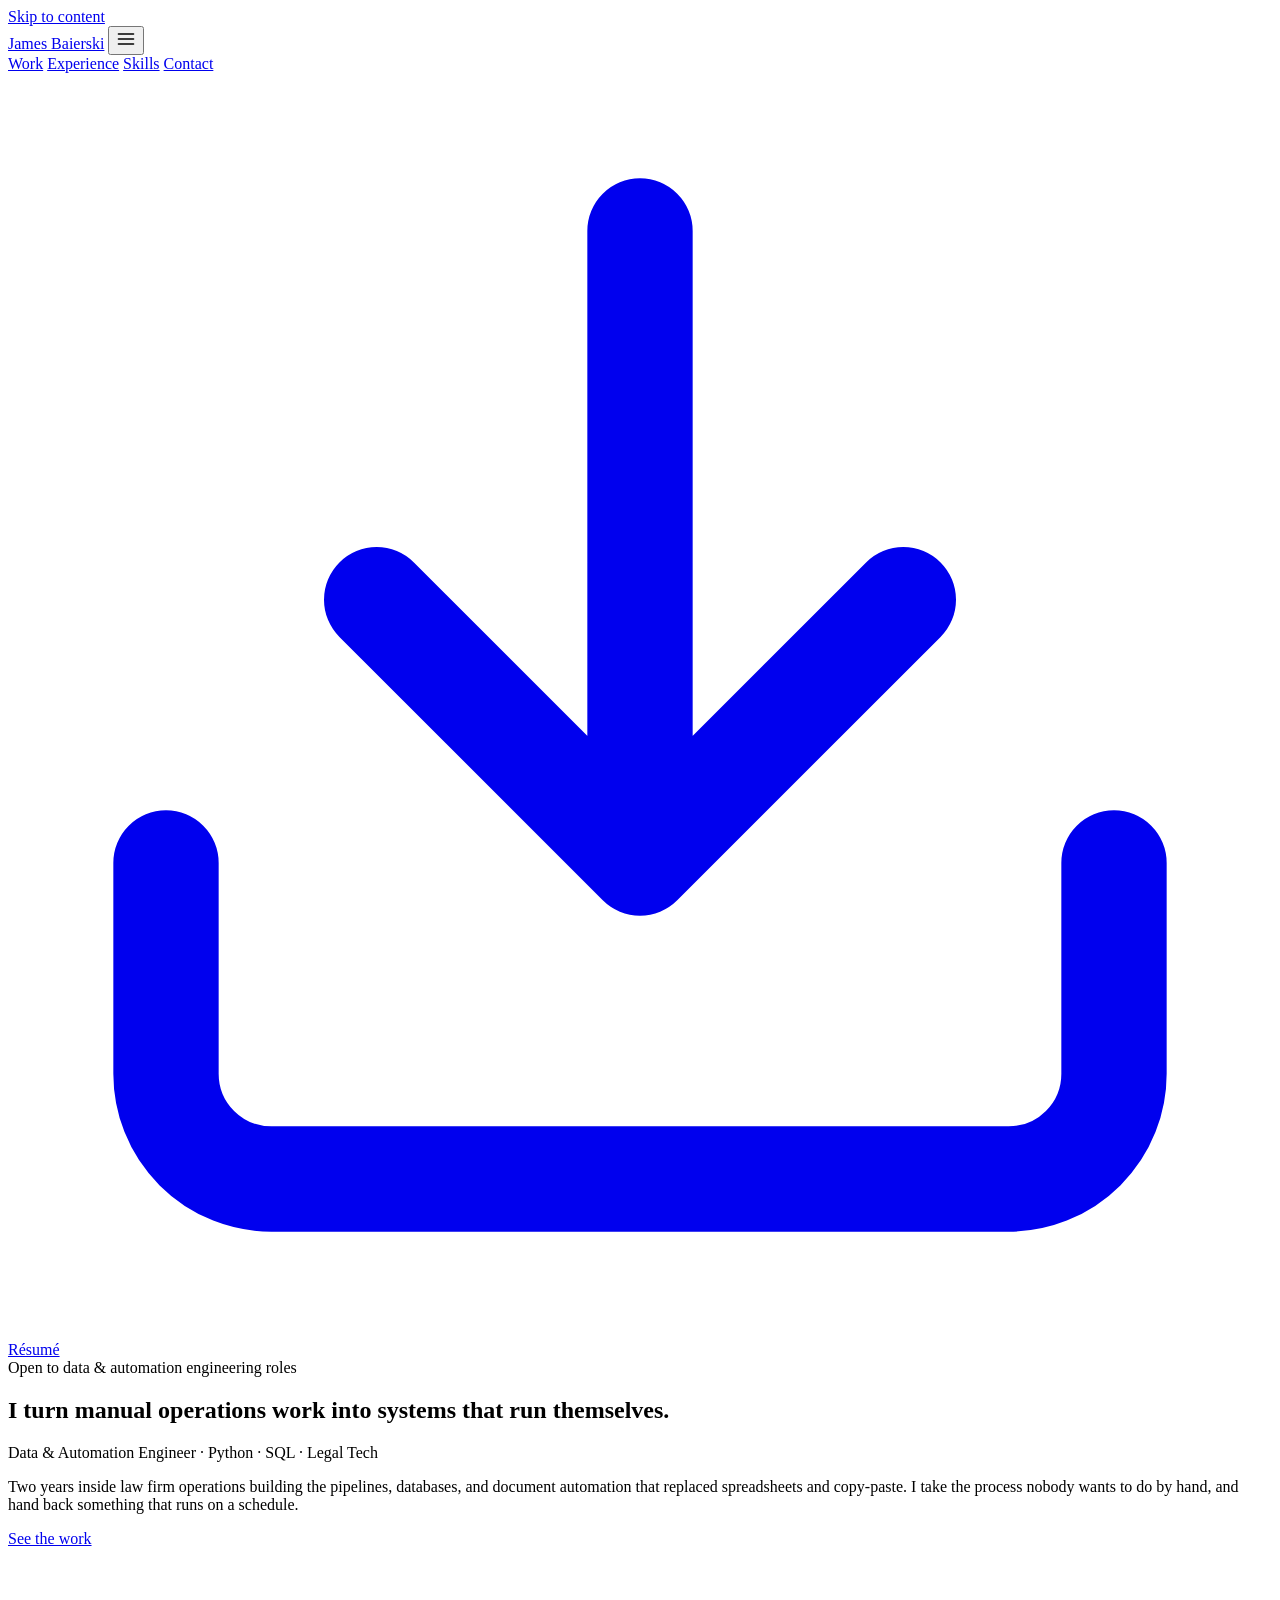
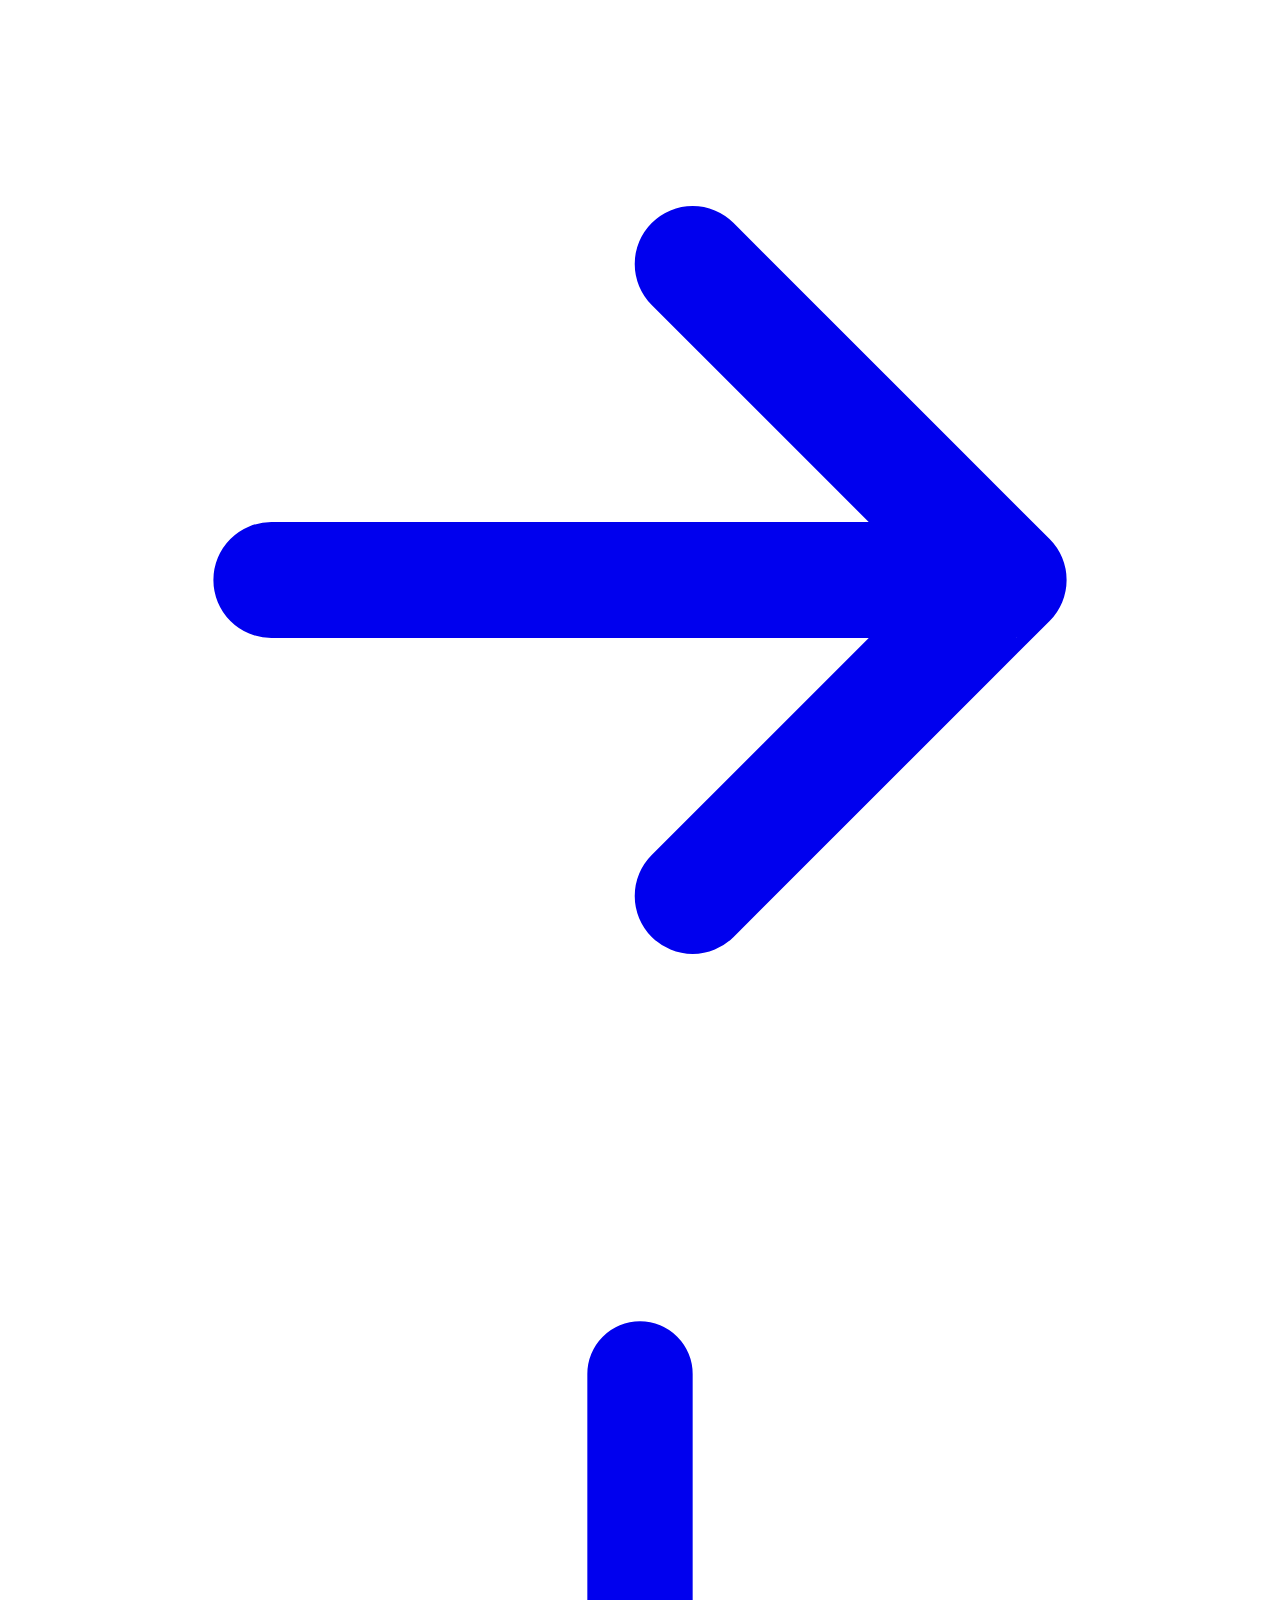
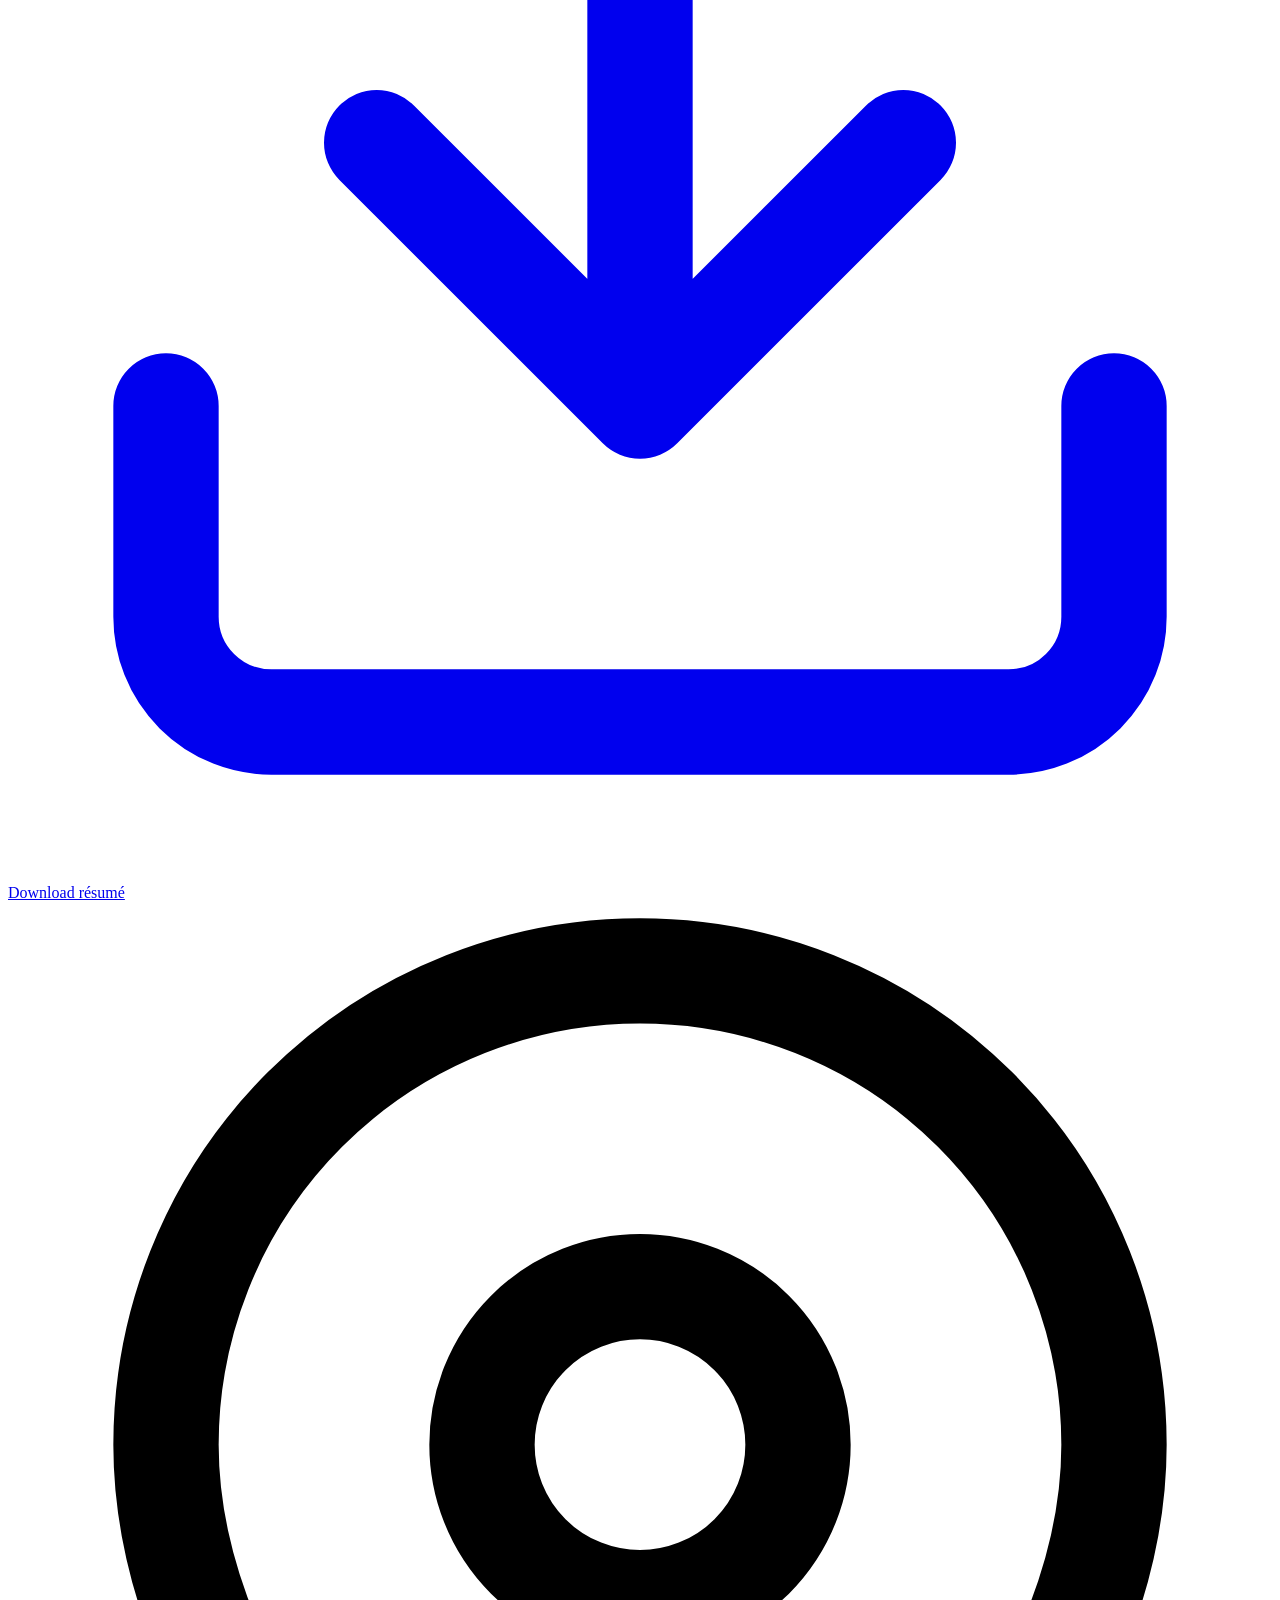
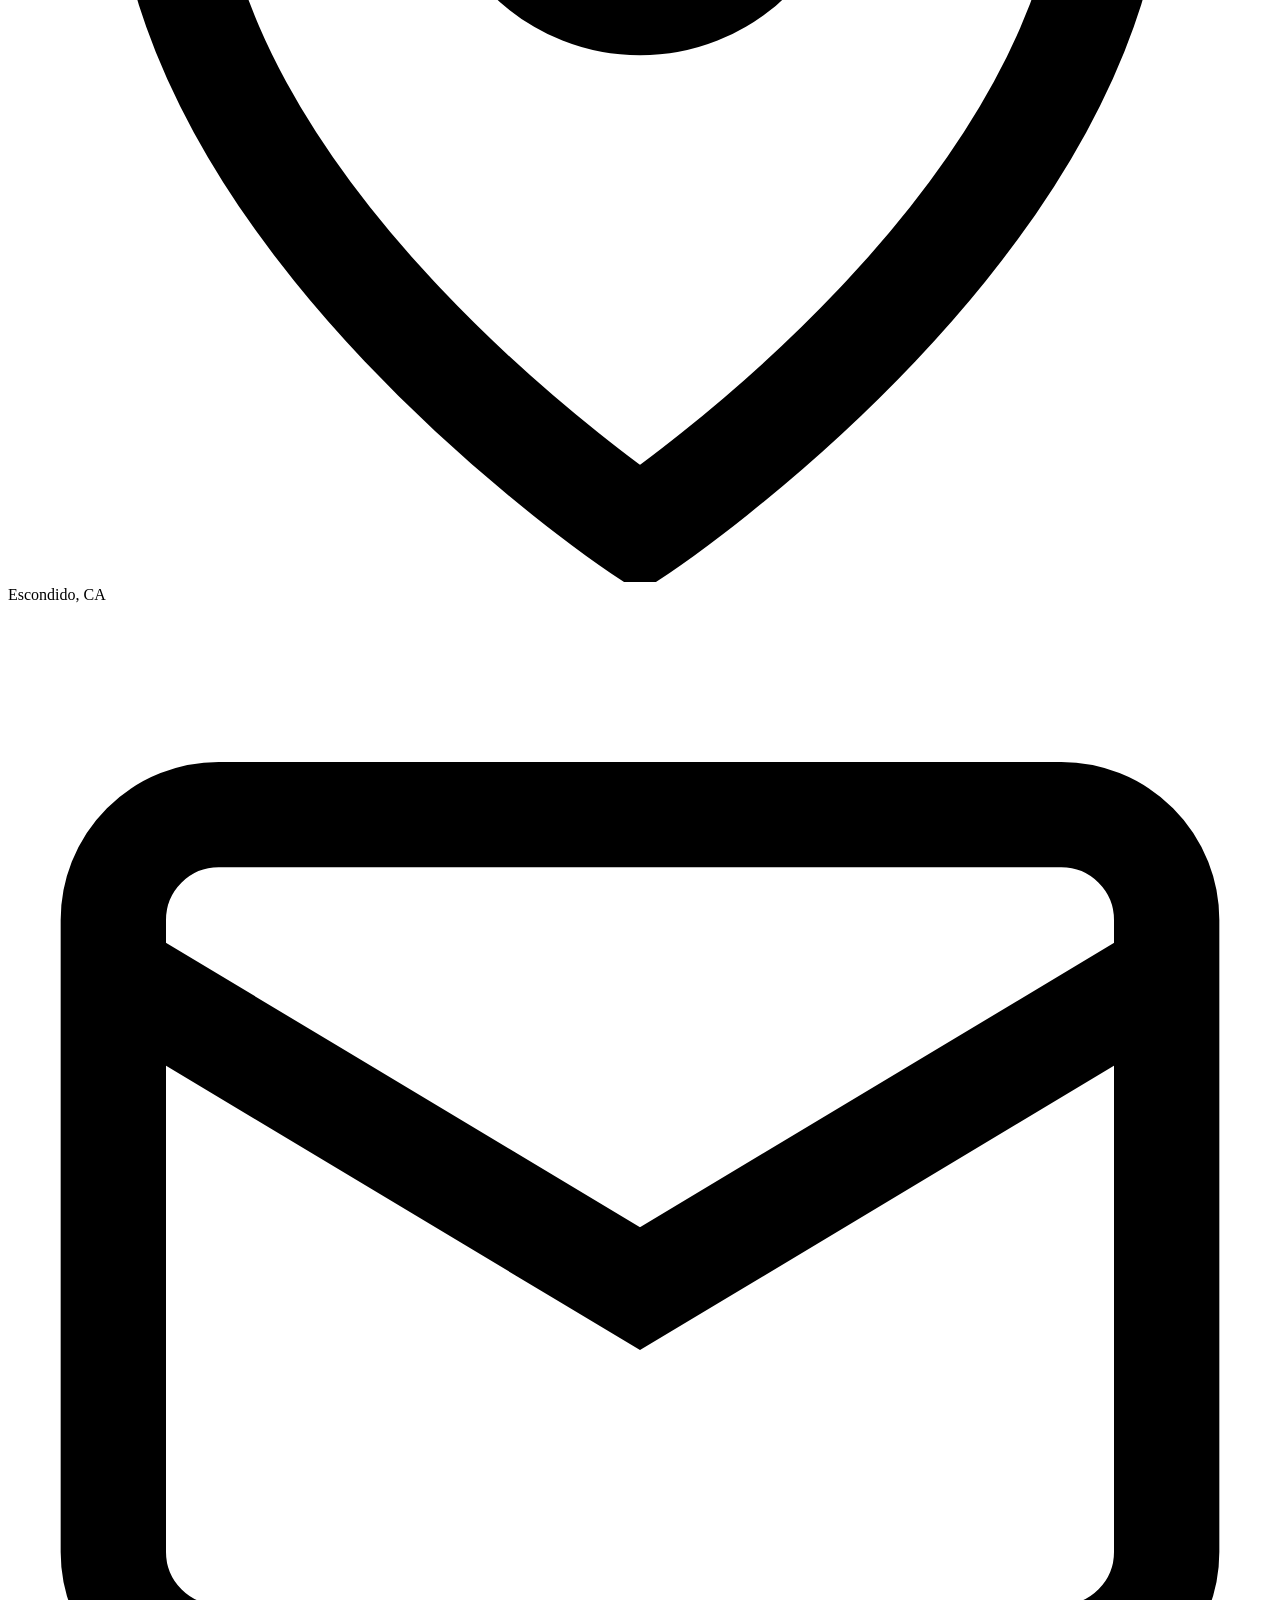
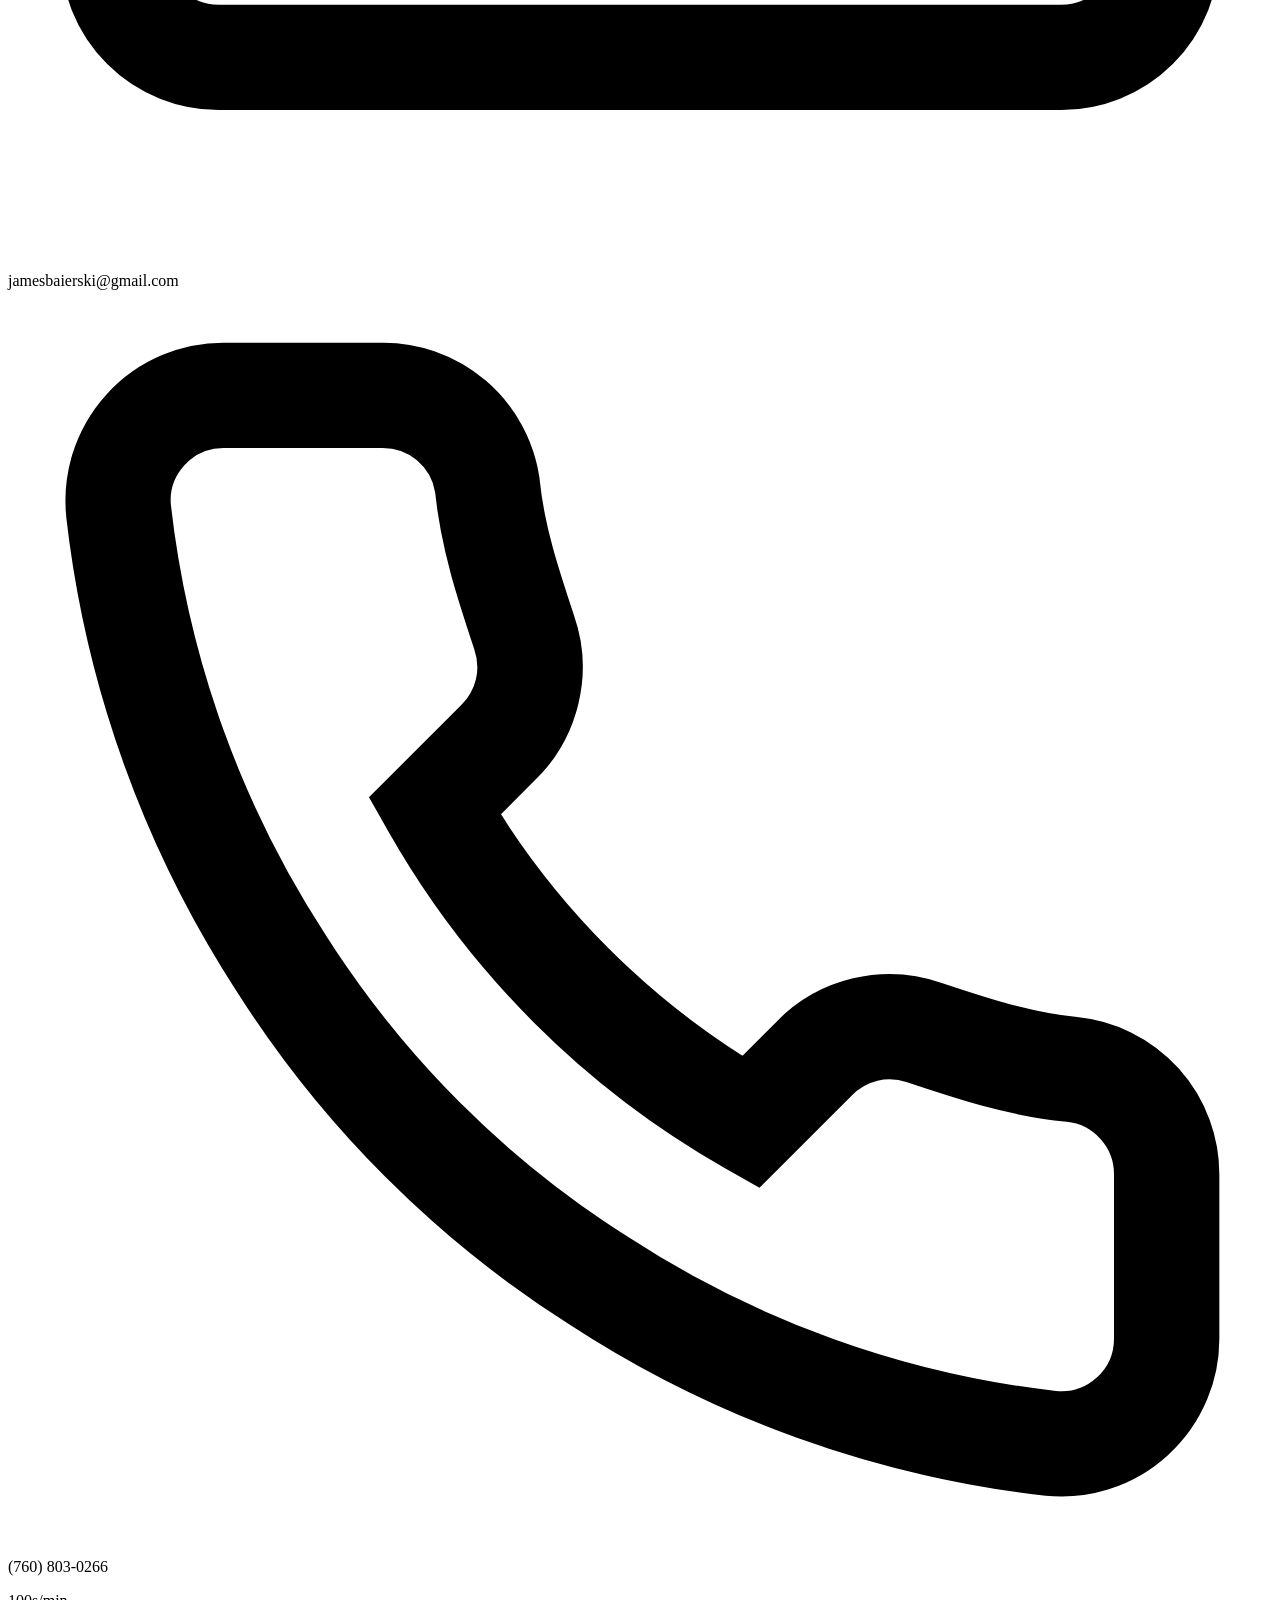
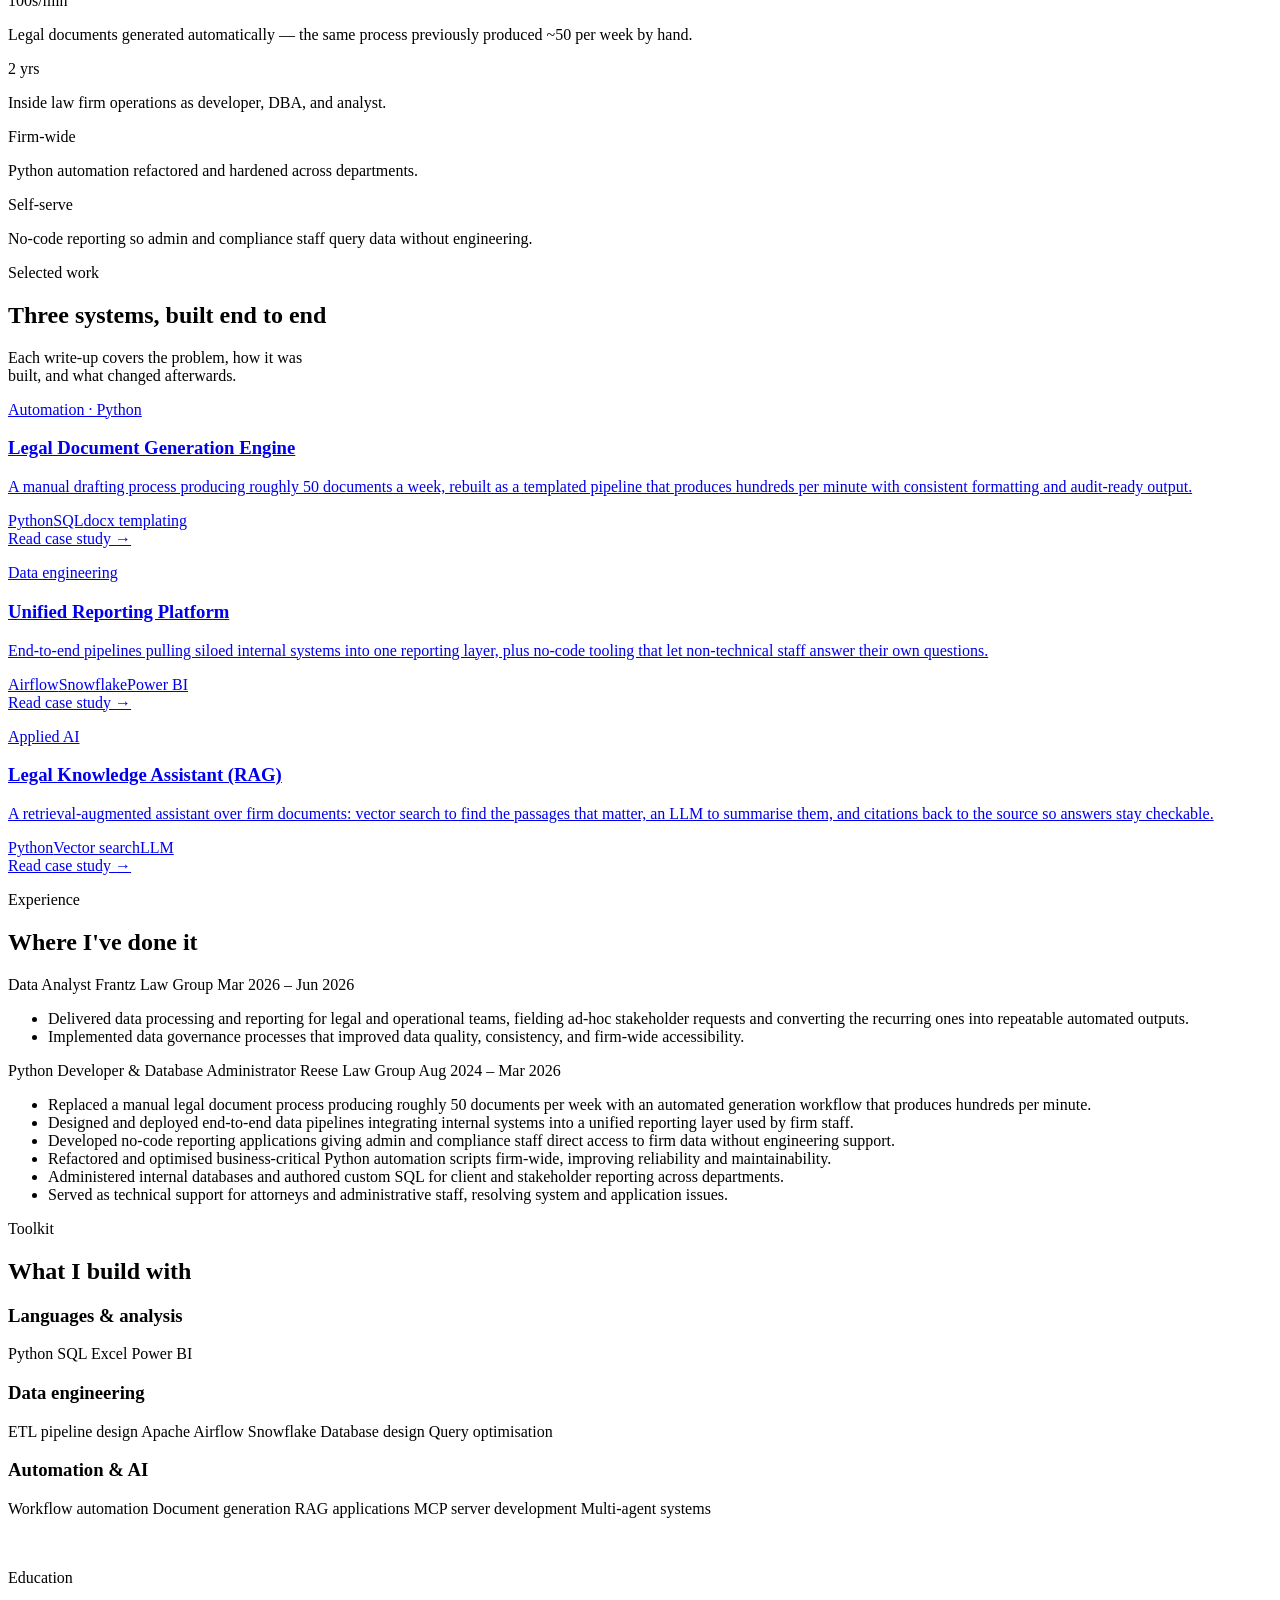
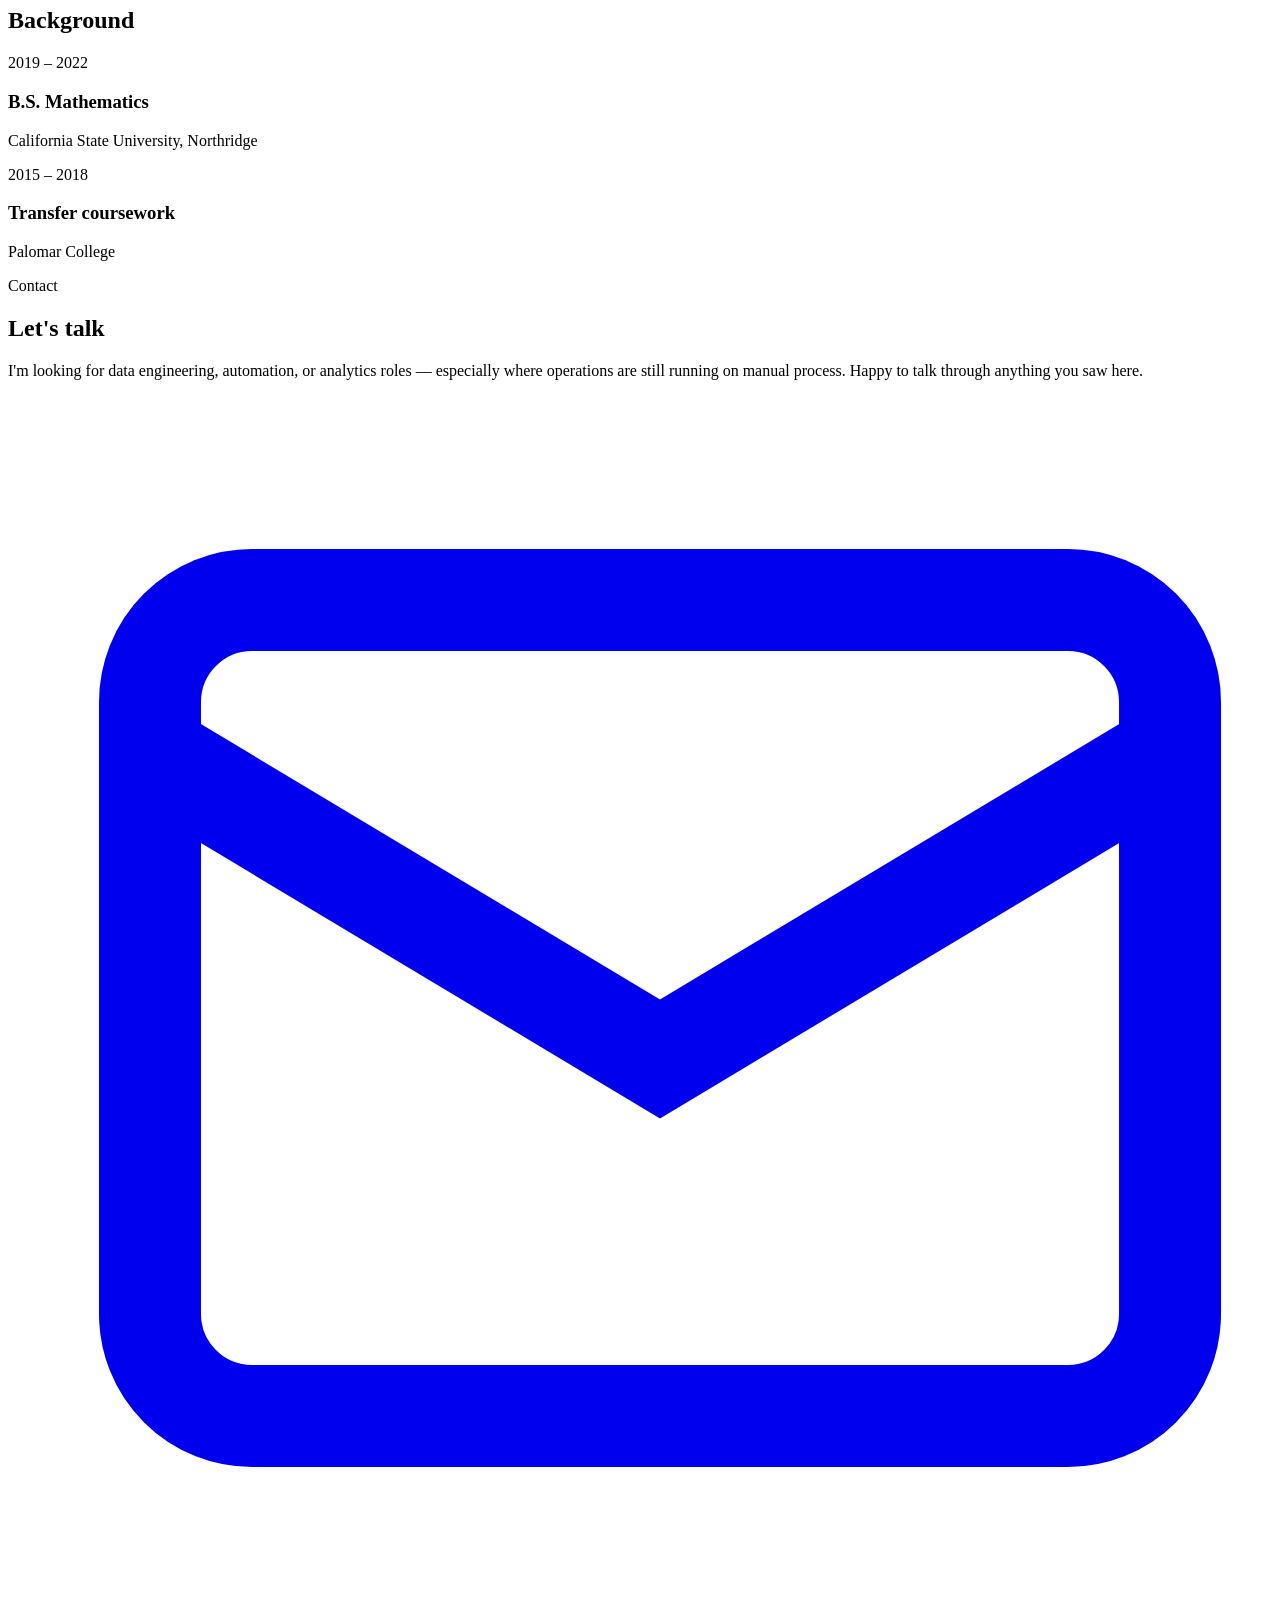
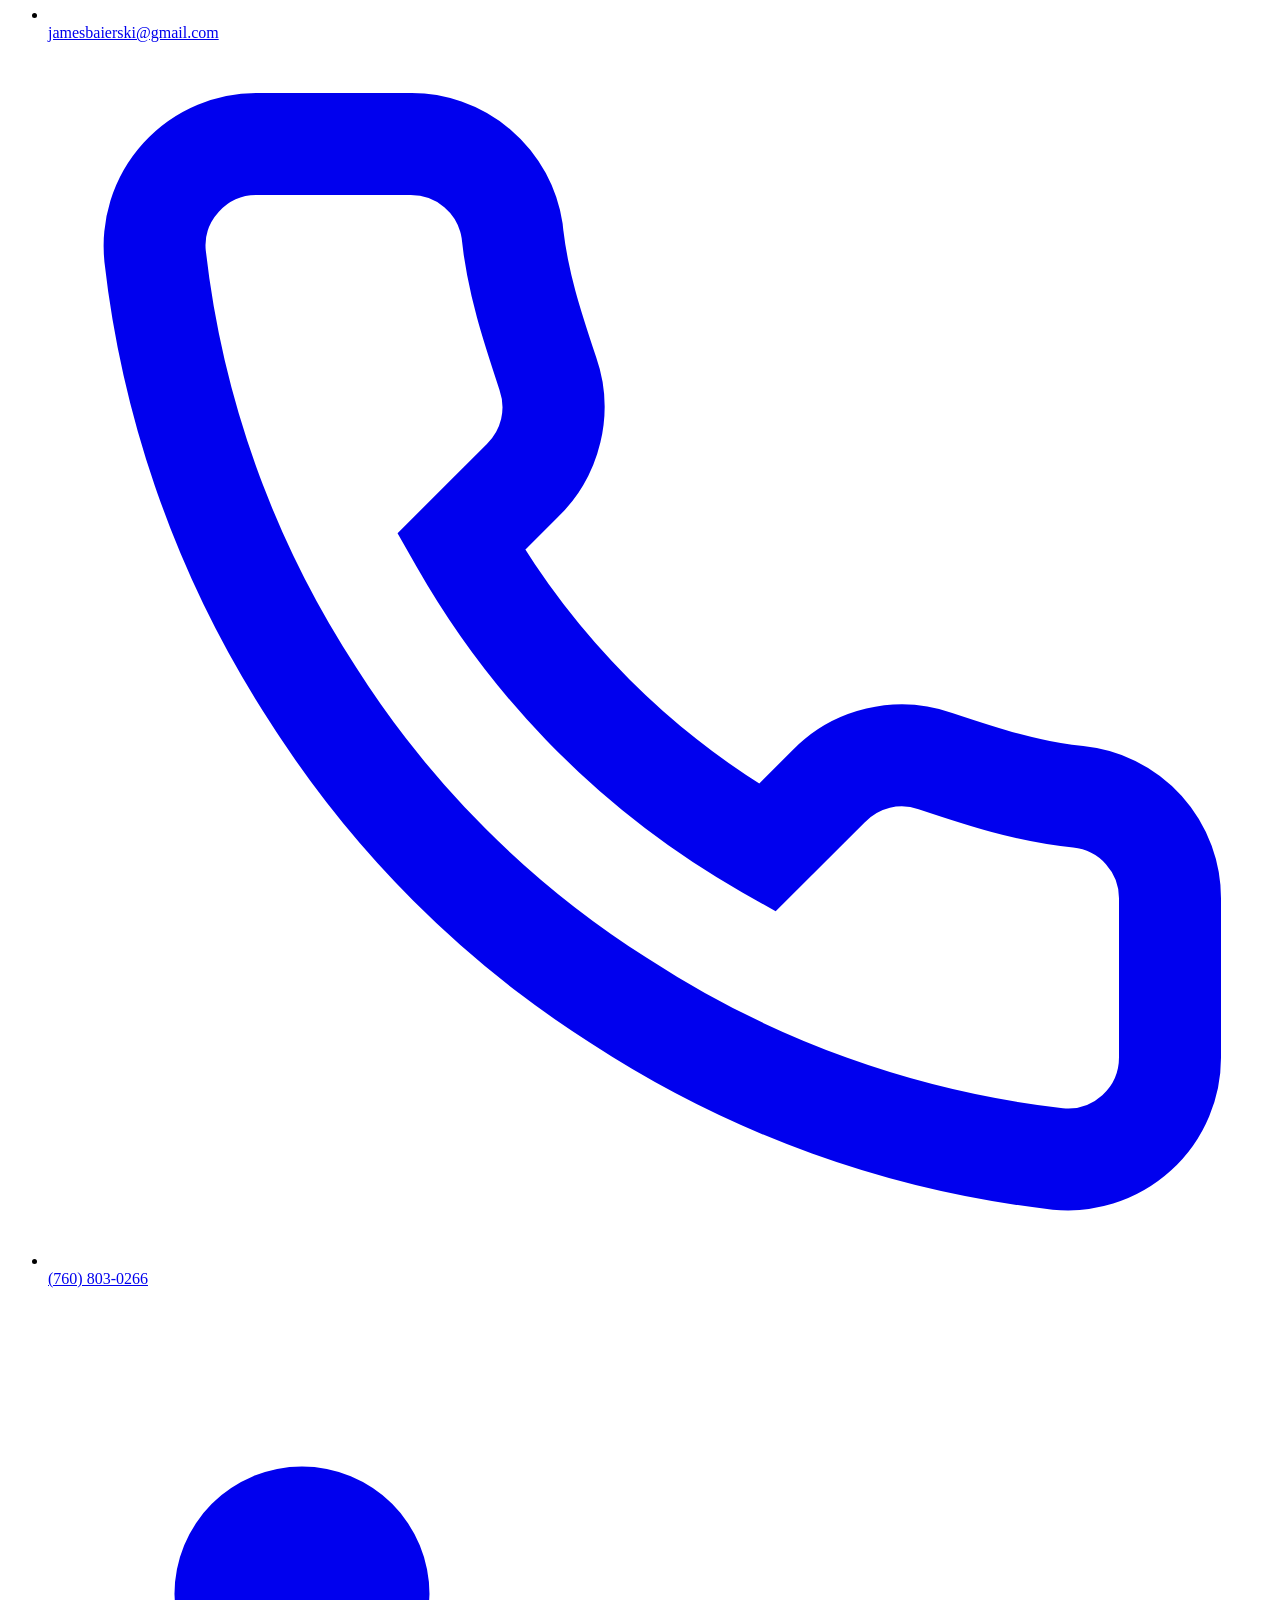
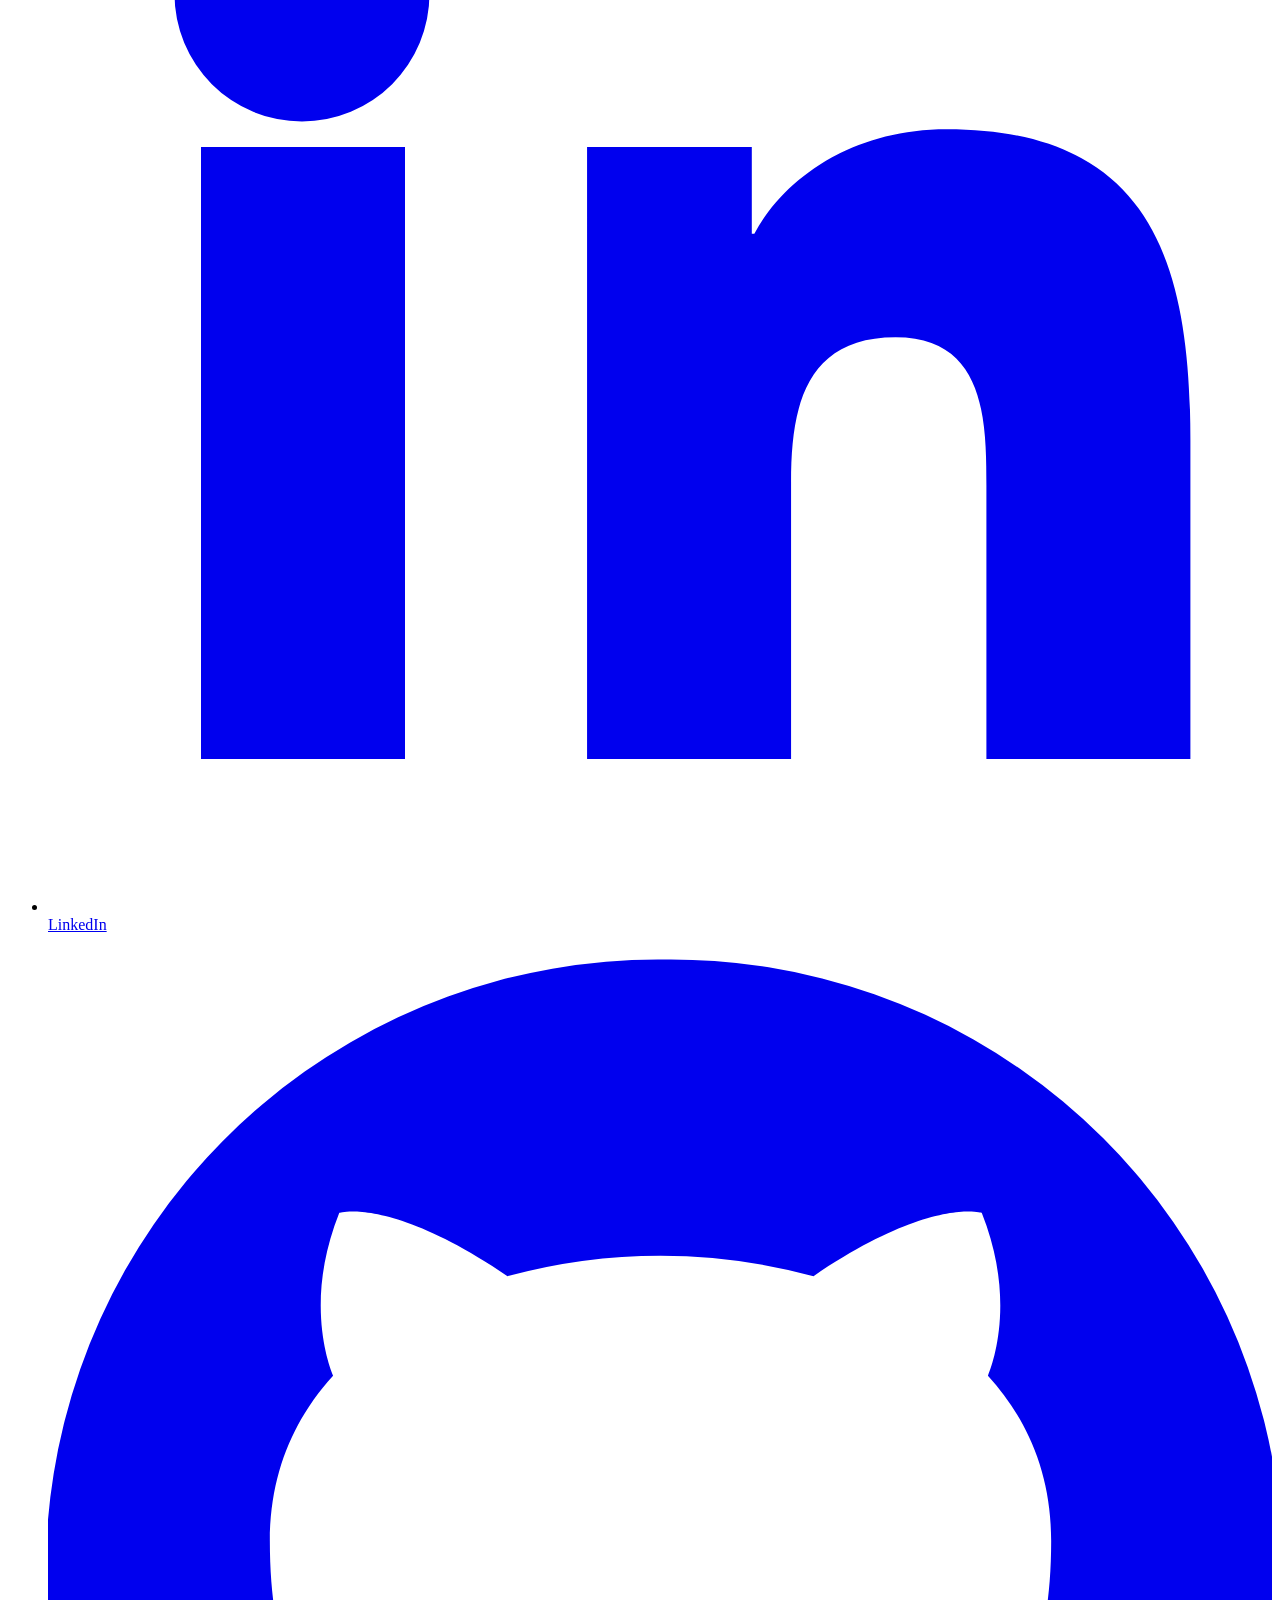
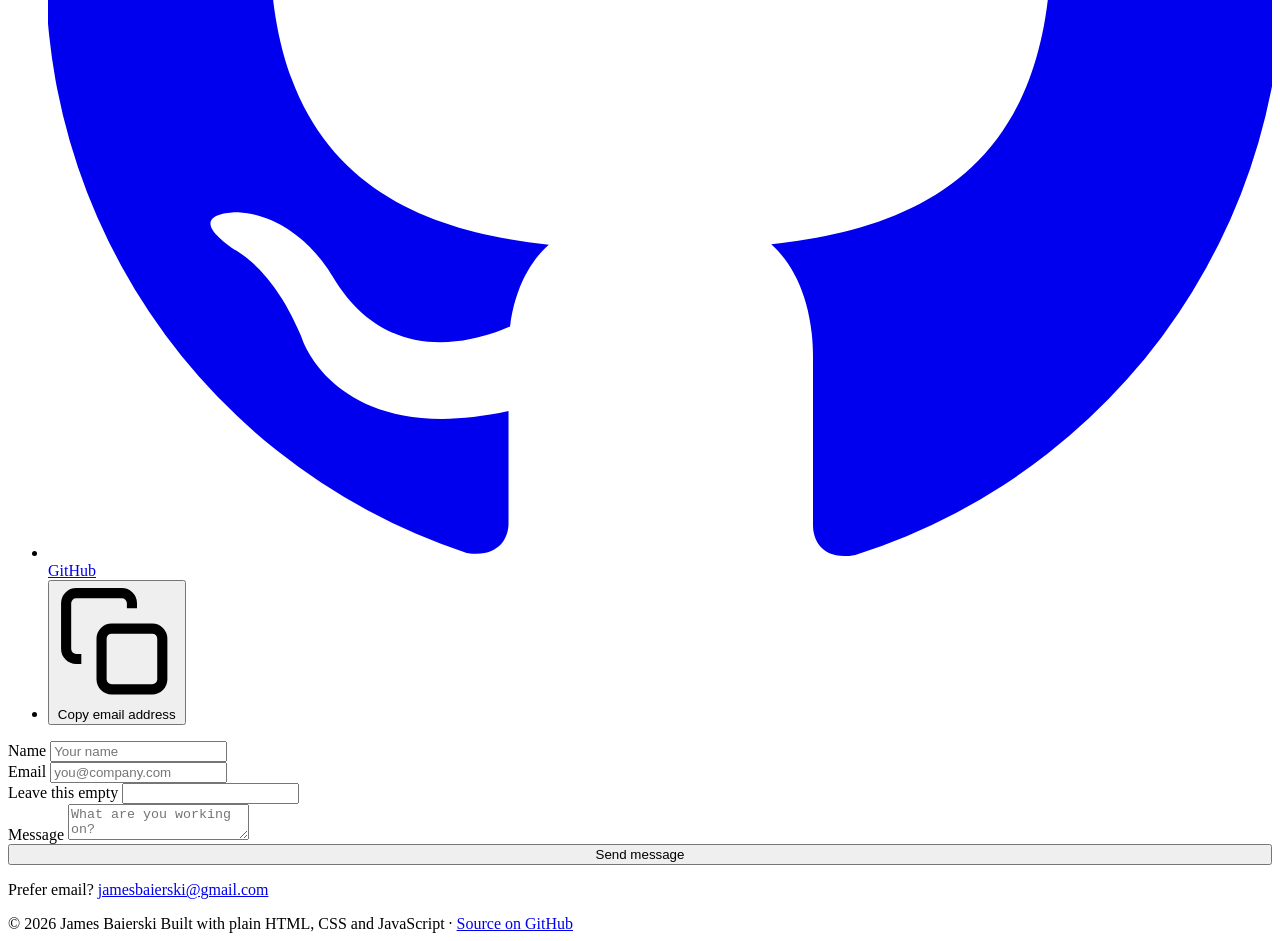
==== index.html @ bb4aeace "New portfolio site: root pages, sitemap, robots" ====
<!DOCTYPE html>
<html lang="en">
<head>
<meta charset="utf-8">
<meta name="viewport" content="width=device-width, initial-scale=1">
<title>James Baierski — Data &amp; Automation Engineer</title>
<meta name="description" content="Data and automation engineer building Python and SQL systems that remove manual work from legal and back-office operations. Pipelines, reporting platforms, and AI document workflows.">
<meta name="author" content="James Baierski">
<link rel="canonical" href="https://jamesbaierski.github.io/">

<!-- Open Graph / social -->
<meta property="og:type" content="website">
<meta property="og:title" content="James Baierski — Data &amp; Automation Engineer">
<meta property="og:description" content="Python and SQL automation for legal operations: document generation at scale, ETL pipelines, self-serve reporting, and RAG applications.">
<meta property="og:url" content="https://jamesbaierski.github.io/">
<meta name="twitter:card" content="summary_large_image">

<link rel="preconnect" href="https://fonts.googleapis.com">
<link rel="preconnect" href="https://fonts.gstatic.com" crossorigin>
<link href="https://fonts.googleapis.com/css2?family=Inter:wght@400;500;600;700&family=JetBrains+Mono:wght@400;500&display=swap" rel="stylesheet">
<link rel="stylesheet" href="assets/css/style.css">
<link rel="icon" href="data:image/svg+xml,<svg xmlns='http://www.w3.org/2000/svg' viewBox='0 0 100 100'><rect width='100' height='100' rx='22' fill='%23080b11'/><text x='50' y='68' font-family='monospace' font-size='54' font-weight='bold' fill='%234cc2ff' text-anchor='middle'>JB</text></svg>">

<script type="application/ld+json">
{
  "@context": "https://schema.org",
  "@type": "Person",
  "name": "James Baierski",
  "url": "https://jamesbaierski.github.io/",
  "sameAs": [
    "https://www.linkedin.com/in/jbaierski/",
    "https://github.com/JamesBaierski"
  ],
  "email": "mailto:jamesbaierski@gmail.com",
  "telephone": "+1-760-803-0266",
  "jobTitle": "Data & Automation Engineer",
  "address": { "@type": "PostalAddress", "addressLocality": "Escondido", "addressRegion": "CA", "addressCountry": "US" },
  "alumniOf": [
    { "@type": "CollegeOrUniversity", "name": "California State University, Northridge" },
    { "@type": "CollegeOrUniversity", "name": "Palomar College" }
  ],
  "knowsAbout": ["Python", "SQL", "ETL", "Apache Airflow", "Snowflake", "Power BI", "Retrieval-Augmented Generation", "Legal technology"]
}
</script>
</head>
<body>
<a class="skip-link" href="#main">Skip to content</a>

<header class="nav">
  <div class="wrap nav__inner">
    <a class="nav__brand" href="#top"><span class="dot" aria-hidden="true"></span>James Baierski</a>
    <button class="nav__toggle" type="button" aria-label="Toggle navigation" aria-expanded="false">
      <svg viewBox="0 0 24 24" width="20" height="20" fill="none" stroke="currentColor" stroke-width="2" stroke-linecap="round"><path d="M3 6h18M3 12h18M3 18h18"/></svg>
    </button>
    <nav class="nav__links" aria-label="Primary">
      <a href="#work">Work</a>
      <a href="#experience">Experience</a>
      <a href="#skills">Skills</a>
      <a href="#contact">Contact</a>
      <a class="btn btn--sm btn--primary" href="assets/files/James_Baierski_Resume.pdf" download>
        <svg viewBox="0 0 24 24" fill="none" stroke="currentColor" stroke-width="2" stroke-linecap="round" stroke-linejoin="round"><path d="M21 15v4a2 2 0 0 1-2 2H5a2 2 0 0 1-2-2v-4M7 10l5 5 5-5M12 15V3"/></svg>
        Résumé
      </a>
    </nav>
  </div>
</header>

<main id="main">
<a id="top"></a>

<!-- ============================================================ HERO -->
<section class="hero">
  <div class="wrap">
    <span class="hero__status"><span class="pulse" aria-hidden="true"></span> Open to data &amp; automation engineering roles</span>
    <h1>I turn manual operations work into <span class="accent">systems that run themselves</span>.</h1>
    <p class="hero__role">Data &amp; Automation Engineer · Python · SQL · Legal Tech</p>
    <p class="hero__pitch">
      Two years inside law firm operations building the pipelines, databases, and document
      automation that replaced spreadsheets and copy-paste. I take the process nobody wants
      to do by hand, and hand back something that runs on a schedule.
    </p>
    <div class="hero__cta">
      <a class="btn btn--primary" href="#work">
        See the work
        <svg viewBox="0 0 24 24" fill="none" stroke="currentColor" stroke-width="2.2" stroke-linecap="round" stroke-linejoin="round"><path d="M5 12h14M13 6l6 6-6 6"/></svg>
      </a>
      <a class="btn" href="assets/files/James_Baierski_Resume.pdf" download>
        <svg viewBox="0 0 24 24" fill="none" stroke="currentColor" stroke-width="2" stroke-linecap="round" stroke-linejoin="round"><path d="M21 15v4a2 2 0 0 1-2 2H5a2 2 0 0 1-2-2v-4M7 10l5 5 5-5M12 15V3"/></svg>
        Download résumé
      </a>
    </div>
    <p class="hero__meta">
      <span><svg viewBox="0 0 24 24" fill="none" stroke="currentColor" stroke-width="2"><path d="M21 10c0 7-9 13-9 13S3 17 3 10a9 9 0 0 1 18 0Z"/><circle cx="12" cy="10" r="3"/></svg> Escondido, CA</span>
      <span><svg viewBox="0 0 24 24" fill="none" stroke="currentColor" stroke-width="2"><rect x="2" y="4" width="20" height="16" rx="2"/><path d="m2 7 10 6 10-6"/></svg> jamesbaierski@gmail.com</span>
      <span><svg viewBox="0 0 24 24" fill="none" stroke="currentColor" stroke-width="2"><path d="M22 16.9v3a2 2 0 0 1-2.2 2 19.8 19.8 0 0 1-8.6-3.1 19.5 19.5 0 0 1-6-6A19.8 19.8 0 0 1 2.1 4.2 2 2 0 0 1 4.1 2h3a2 2 0 0 1 2 1.7c.1 1 .4 1.9.7 2.8a2 2 0 0 1-.5 2.1L8.1 9.8a16 16 0 0 0 6 6l1.2-1.2a2 2 0 0 1 2.1-.5c.9.3 1.8.6 2.8.7a2 2 0 0 1 1.8 2Z"/></svg> (760) 803-0266</span>
    </p>
  </div>
</section>

<!-- ========================================================= METRICS -->
<section class="section section--tight" aria-label="Highlights">
  <div class="wrap">
    <div class="metrics reveal">
      <div class="metric">
        <div class="metric__value">100s<span class="unit">/min</span></div>
        <p class="metric__label">Legal documents generated automatically — the same process previously produced ~50 per week by hand.</p>
      </div>
      <div class="metric">
        <div class="metric__value">2<span class="unit"> yrs</span></div>
        <p class="metric__label">Inside law firm operations as developer, DBA, and analyst.</p>
      </div>
      <div class="metric">
        <div class="metric__value">Firm<span class="unit">-wide</span></div>
        <p class="metric__label">Python automation refactored and hardened across departments.</p>
      </div>
      <div class="metric">
        <div class="metric__value">Self<span class="unit">-serve</span></div>
        <p class="metric__label">No-code reporting so admin and compliance staff query data without engineering.</p>
      </div>
    </div>
  </div>
</section>

<!-- ============================================================ WORK -->
<section class="section" id="work">
  <div class="wrap">
    <div class="section__head reveal">
      <div>
        <p class="eyebrow">Selected work</p>
        <h2>Three systems, built end to end</h2>
      </div>
      <p class="lede" style="margin:0;max-width:38ch">Each write-up covers the problem, how it was built, and what changed afterwards.</p>
    </div>

    <div class="cards">
      <a class="card card--link reveal" href="projects/document-automation.html">
        <p class="card__tag">Automation · Python</p>
        <h3>Legal Document Generation Engine</h3>
        <p>A manual drafting process producing roughly 50 documents a week, rebuilt as a templated pipeline that produces hundreds per minute with consistent formatting and audit-ready output.</p>
        <div class="card__foot">
          <div class="chips">
            <span class="chip">Python</span><span class="chip">SQL</span><span class="chip">docx templating</span>
          </div>
          <span class="card__more">Read case study <span class="arrow">→</span></span>
        </div>
      </a>

      <a class="card card--link reveal" href="projects/reporting-platform.html">
        <p class="card__tag">Data engineering</p>
        <h3>Unified Reporting Platform</h3>
        <p>End-to-end pipelines pulling siloed internal systems into one reporting layer, plus no-code tooling that let non-technical staff answer their own questions.</p>
        <div class="card__foot">
          <div class="chips">
            <span class="chip">Airflow</span><span class="chip">Snowflake</span><span class="chip">Power BI</span>
          </div>
          <span class="card__more">Read case study <span class="arrow">→</span></span>
        </div>
      </a>

      <a class="card card--link reveal" href="projects/legal-rag-assistant.html">
        <p class="card__tag">Applied AI</p>
        <h3>Legal Knowledge Assistant (RAG)</h3>
        <p>A retrieval-augmented assistant over firm documents: vector search to find the passages that matter, an LLM to summarise them, and citations back to the source so answers stay checkable.</p>
        <div class="card__foot">
          <div class="chips">
            <span class="chip">Python</span><span class="chip">Vector search</span><span class="chip">LLM</span>
          </div>
          <span class="card__more">Read case study <span class="arrow">→</span></span>
        </div>
      </a>
    </div>
  </div>
</section>

<!-- ====================================================== EXPERIENCE -->
<section class="section" id="experience">
  <div class="wrap">
    <div class="section__head reveal">
      <div>
        <p class="eyebrow">Experience</p>
        <h2>Where I've done it</h2>
      </div>
    </div>

    <div class="timeline reveal">
      <article class="tl-item">
        <div class="tl-item__head">
          <span class="tl-item__role">Data Analyst</span>
          <span class="tl-item__org">Frantz Law Group</span>
          <span class="tl-item__date">Mar 2026 – Jun 2026</span>
        </div>
        <ul>
          <li>Delivered data processing and reporting for legal and operational teams, fielding ad-hoc stakeholder requests and converting the recurring ones into repeatable automated outputs.</li>
          <li>Implemented data governance processes that improved data quality, consistency, and firm-wide accessibility.</li>
        </ul>
      </article>

      <article class="tl-item">
        <div class="tl-item__head">
          <span class="tl-item__role">Python Developer &amp; Database Administrator</span>
          <span class="tl-item__org">Reese Law Group</span>
          <span class="tl-item__date">Aug 2024 – Mar 2026</span>
        </div>
        <ul>
          <li>Replaced a manual legal document process producing roughly 50 documents per week with an automated generation workflow that produces hundreds per minute.</li>
          <li>Designed and deployed end-to-end data pipelines integrating internal systems into a unified reporting layer used by firm staff.</li>
          <li>Developed no-code reporting applications giving admin and compliance staff direct access to firm data without engineering support.</li>
          <li>Refactored and optimised business-critical Python automation scripts firm-wide, improving reliability and maintainability.</li>
          <li>Administered internal databases and authored custom SQL for client and stakeholder reporting across departments.</li>
          <li>Served as technical support for attorneys and administrative staff, resolving system and application issues.</li>
        </ul>
      </article>
    </div>
  </div>
</section>

<!-- ========================================================== SKILLS -->
<section class="section" id="skills">
  <div class="wrap">
    <div class="section__head reveal">
      <div>
        <p class="eyebrow">Toolkit</p>
        <h2>What I build with</h2>
      </div>
    </div>

    <div class="skill-grid reveal">
      <div class="skill-block">
        <h3>Languages &amp; analysis</h3>
        <div class="chips">
          <span class="chip chip--accent">Python</span>
          <span class="chip chip--accent">SQL</span>
          <span class="chip">Excel</span>
          <span class="chip">Power BI</span>
        </div>
      </div>
      <div class="skill-block">
        <h3>Data engineering</h3>
        <div class="chips">
          <span class="chip chip--accent">ETL pipeline design</span>
          <span class="chip">Apache Airflow</span>
          <span class="chip">Snowflake</span>
          <span class="chip">Database design</span>
          <span class="chip">Query optimisation</span>
        </div>
      </div>
      <div class="skill-block">
        <h3>Automation &amp; AI</h3>
        <div class="chips">
          <span class="chip chip--accent">Workflow automation</span>
          <span class="chip">Document generation</span>
          <span class="chip">RAG applications</span>
          <span class="chip">MCP server development</span>
          <span class="chip">Multi-agent systems</span>
        </div>
      </div>
    </div>

    <div class="section__head reveal" style="margin-top:3.2rem">
      <div>
        <p class="eyebrow">Education</p>
        <h2>Background</h2>
      </div>
    </div>
    <div class="cards reveal">
      <div class="card">
        <p class="card__tag">2019 – 2022</p>
        <h3>B.S. Mathematics</h3>
        <p style="margin-bottom:0">California State University, Northridge</p>
      </div>
      <div class="card">
        <p class="card__tag">2015 – 2018</p>
        <h3>Transfer coursework</h3>
        <p style="margin-bottom:0">Palomar College</p>
      </div>
    </div>
  </div>
</section>

<!-- ========================================================= CONTACT -->
<section class="section" id="contact">
  <div class="wrap">
    <div class="contact-grid">
      <div class="reveal">
        <p class="eyebrow">Contact</p>
        <h2>Let's talk</h2>
        <p class="lede">
          I'm looking for data engineering, automation, or analytics roles — especially
          where operations are still running on manual process. Happy to talk through
          anything you saw here.
        </p>
        <ul class="contact-list">
          <li>
            <a href="mailto:jamesbaierski@gmail.com">
              <svg viewBox="0 0 24 24" fill="none" stroke="currentColor" stroke-width="2"><rect x="2" y="4" width="20" height="16" rx="2"/><path d="m2 7 10 6 10-6"/></svg>
              jamesbaierski@gmail.com
            </a>
          </li>
          <li>
            <a href="tel:+17608030266">
              <svg viewBox="0 0 24 24" fill="none" stroke="currentColor" stroke-width="2"><path d="M22 16.9v3a2 2 0 0 1-2.2 2 19.8 19.8 0 0 1-8.6-3.1 19.5 19.5 0 0 1-6-6A19.8 19.8 0 0 1 2.1 4.2 2 2 0 0 1 4.1 2h3a2 2 0 0 1 2 1.7c.1 1 .4 1.9.7 2.8a2 2 0 0 1-.5 2.1L8.1 9.8a16 16 0 0 0 6 6l1.2-1.2a2 2 0 0 1 2.1-.5c.9.3 1.8.6 2.8.7a2 2 0 0 1 1.8 2Z"/></svg>
              (760) 803-0266
            </a>
          </li>
          <li>
            <a href="https://www.linkedin.com/in/jbaierski" target="_blank" rel="noopener">
              <svg viewBox="0 0 24 24" fill="currentColor"><path d="M4.98 3.5a2.5 2.5 0 1 1 0 5 2.5 2.5 0 0 1 0-5ZM3 9h4v12H3V9Zm7 0h3.8v1.7h.05c.53-1 1.83-2.05 3.77-2.05 4.03 0 4.78 2.65 4.78 6.1V21h-4v-5.35c0-1.28-.02-2.92-1.78-2.92-1.78 0-2.05 1.39-2.05 2.83V21h-4V9Z"/></svg>
              LinkedIn
            </a>
          </li>
          <li>
            <a href="https://github.com/JamesBaierski" target="_blank" rel="noopener">
              <svg viewBox="0 0 24 24" fill="currentColor"><path d="M12 .5a12 12 0 0 0-3.79 23.4c.6.1.82-.26.82-.58v-2.2c-3.34.73-4.04-1.4-4.04-1.4-.55-1.4-1.34-1.77-1.34-1.77-1.09-.75.08-.73.08-.73 1.2.08 1.84 1.24 1.84 1.24 1.07 1.83 2.8 1.3 3.49 1 .1-.78.42-1.3.76-1.6-2.67-.3-5.47-1.34-5.47-5.96 0-1.32.47-2.4 1.24-3.24-.12-.3-.54-1.53.12-3.19 0 0 1.01-.32 3.3 1.24a11.4 11.4 0 0 1 6 0c2.29-1.56 3.3-1.24 3.3-1.24.66 1.66.24 2.89.12 3.19.77.84 1.24 1.92 1.24 3.24 0 4.63-2.81 5.65-5.49 5.95.43.38.82 1.1.82 2.22v3.29c0 .32.21.7.83.58A12 12 0 0 0 12 .5Z"/></svg>
              GitHub
            </a>
          </li>
          <li>
            <button type="button" data-copy-email>
              <svg viewBox="0 0 24 24" fill="none" stroke="currentColor" stroke-width="2"><rect x="9" y="9" width="12" height="12" rx="2"/><path d="M5 15H4a2 2 0 0 1-2-2V4a2 2 0 0 1 2-2h9a2 2 0 0 1 2 2v1"/></svg>
              <span data-copy-label>Copy email address</span>
            </button>
          </li>
        </ul>
      </div>

      <form class="form reveal" id="contact-form" method="POST" action="mailto:jamesbaierski@gmail.com">
        <div class="field">
          <label for="cf-name">Name</label>
          <input id="cf-name" name="name" type="text" required autocomplete="name" placeholder="Your name">
        </div>
        <div class="field">
          <label for="cf-email">Email</label>
          <input id="cf-email" name="email" type="email" required autocomplete="email" placeholder="you@company.com">
        </div>
        <div class="field field--hp" aria-hidden="true">
          <label for="cf-gotcha">Leave this empty</label>
          <input id="cf-gotcha" name="_gotcha" type="text" tabindex="-1" autocomplete="off">
        </div>
        <div class="field">
          <label for="cf-message">Message</label>
          <textarea id="cf-message" name="message" required placeholder="What are you working on?"></textarea>
        </div>
        <button class="btn btn--primary" type="submit" style="width:100%">Send message</button>
        <p class="form__status" role="status" aria-live="polite"></p>
        <p class="form__note">Prefer email? <a href="mailto:jamesbaierski@gmail.com">jamesbaierski@gmail.com</a></p>
      </form>
    </div>
  </div>
</section>
</main>

<footer class="footer">
  <div class="wrap footer__inner">
    <span>© <span data-year>2026</span> James Baierski</span>
    <span>Built with plain HTML, CSS and JavaScript · <a href="https://github.com/JamesBaierski" target="_blank" rel="noopener">Source on GitHub</a></span>
  </div>
</footer>

<script src="assets/js/main.js"></script>
</body>
</html>
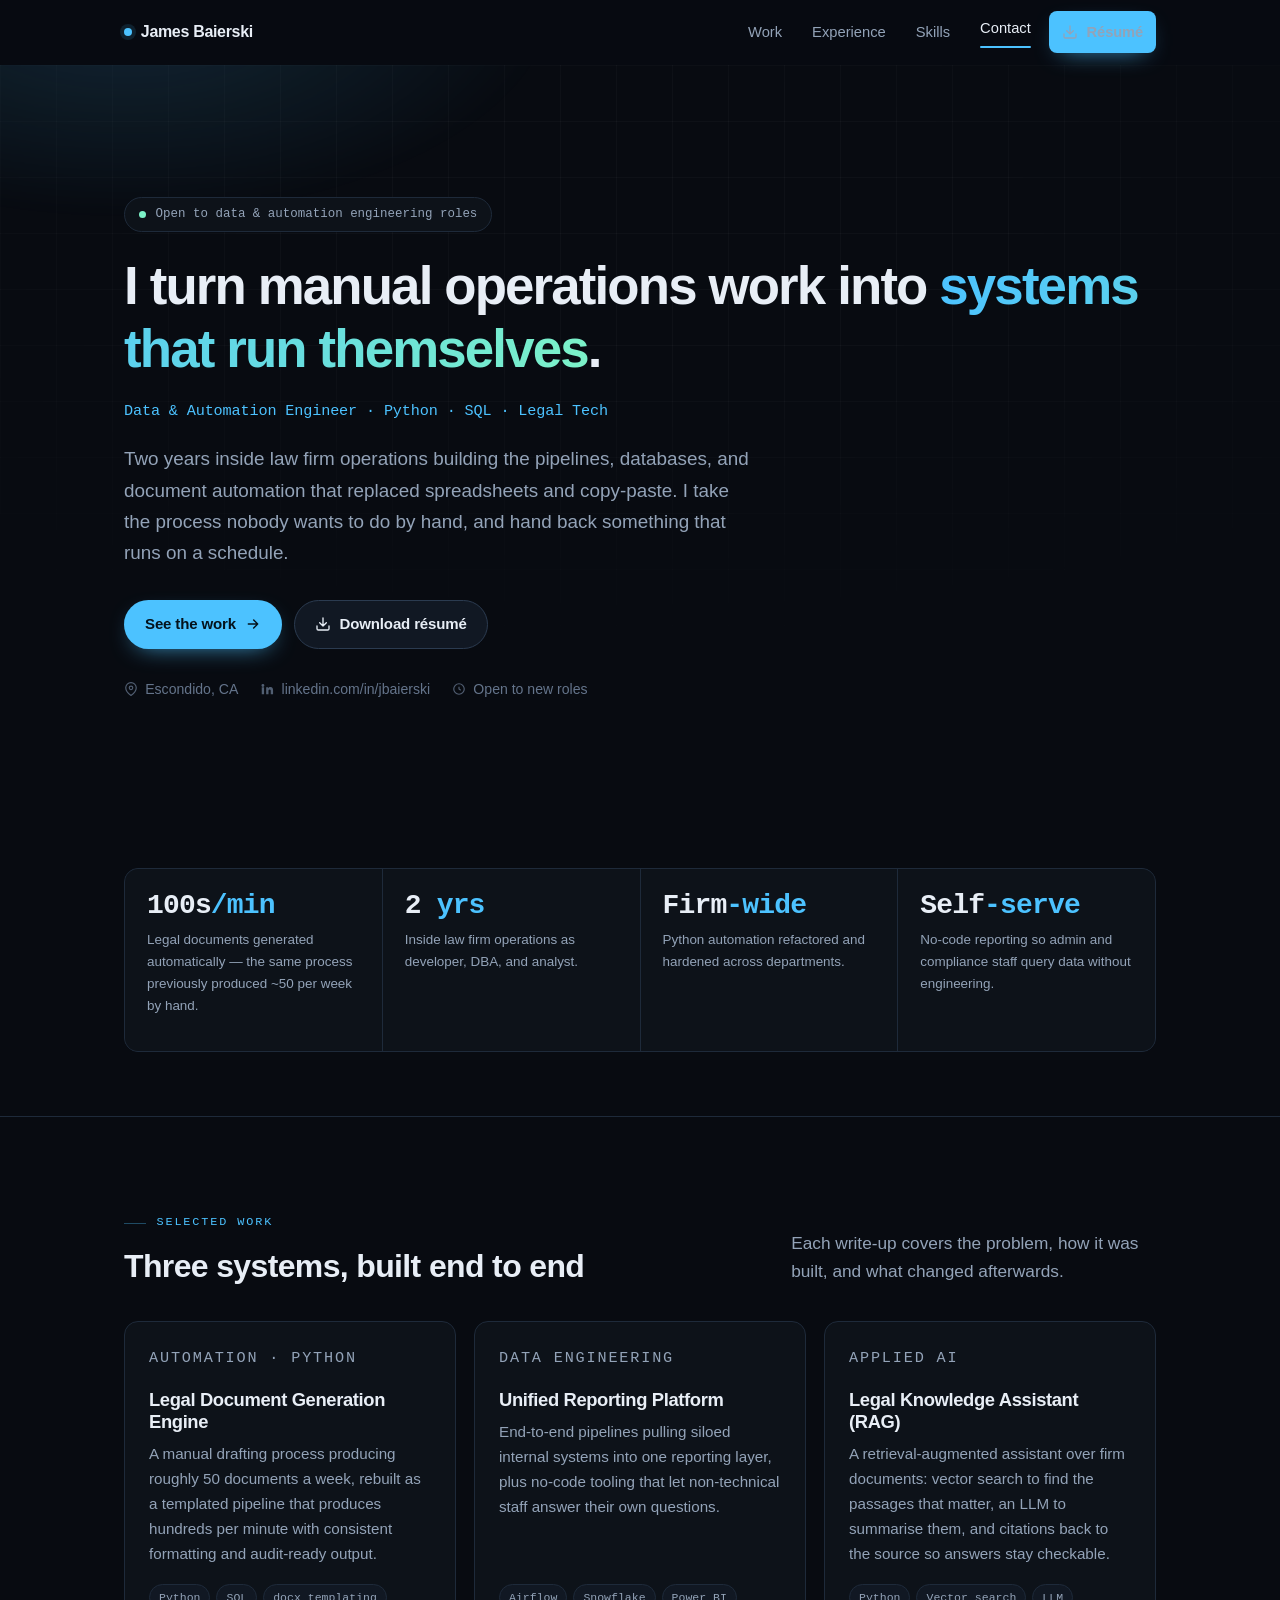
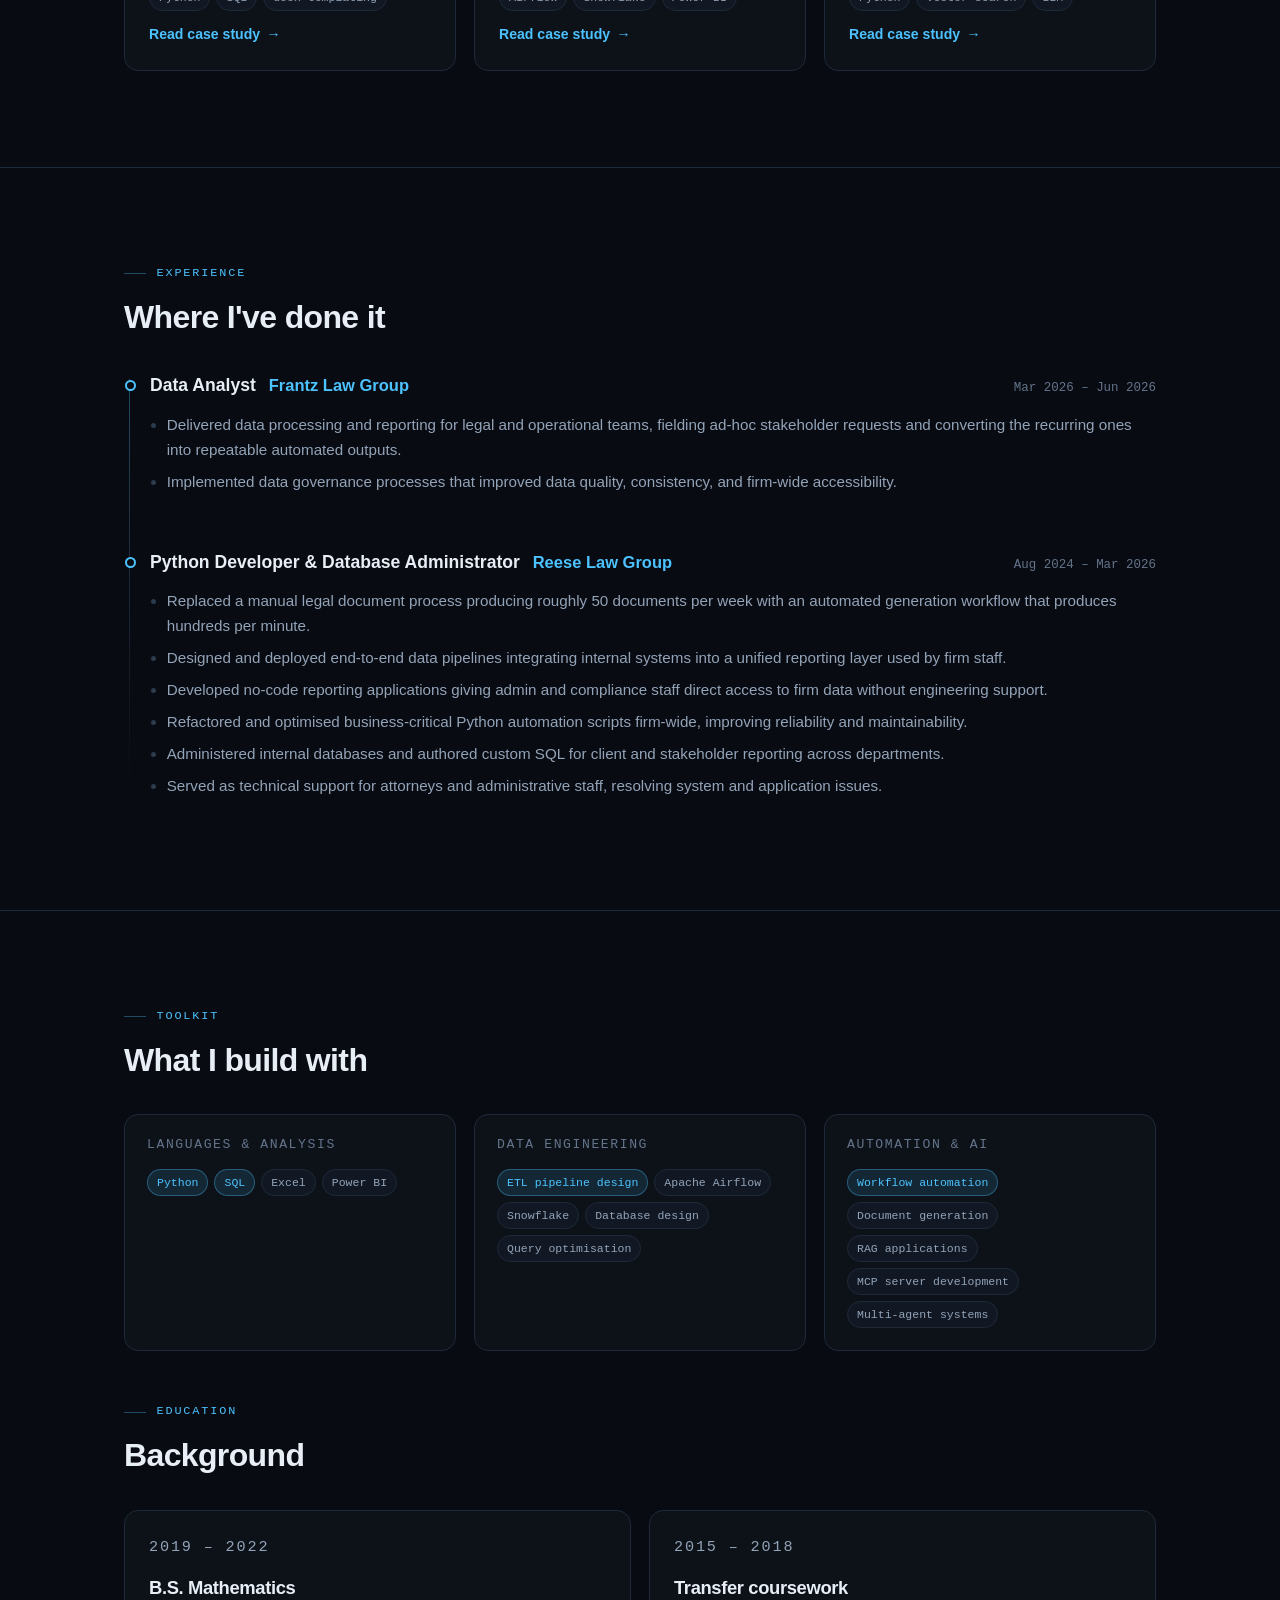
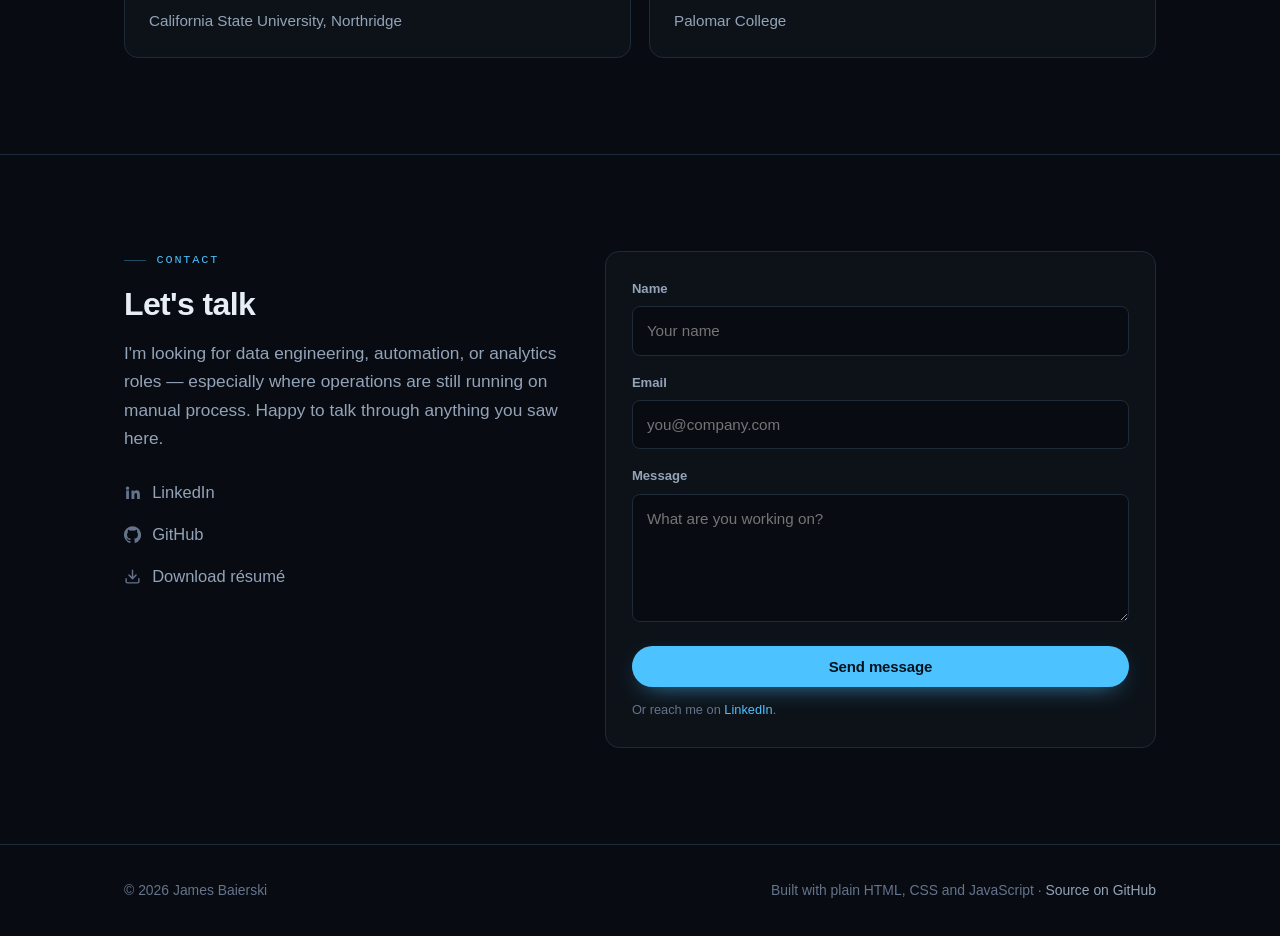
==== commit 8c917c31: "Add files via upload" ====
--- a/index.html
+++ b/index.html
@@ -31,8 +31,6 @@
     "https://www.linkedin.com/in/jbaierski/",
     "https://github.com/JamesBaierski"
   ],
-  "email": "mailto:jamesbaierski@gmail.com",
-  "telephone": "+1-760-803-0266",
   "jobTitle": "Data & Automation Engineer",
   "address": { "@type": "PostalAddress", "addressLocality": "Escondido", "addressRegion": "CA", "addressCountry": "US" },
   "alumniOf": [
@@ -91,8 +89,8 @@
     </div>
     <p class="hero__meta">
       <span><svg viewBox="0 0 24 24" fill="none" stroke="currentColor" stroke-width="2"><path d="M21 10c0 7-9 13-9 13S3 17 3 10a9 9 0 0 1 18 0Z"/><circle cx="12" cy="10" r="3"/></svg> Escondido, CA</span>
-      <span><svg viewBox="0 0 24 24" fill="none" stroke="currentColor" stroke-width="2"><rect x="2" y="4" width="20" height="16" rx="2"/><path d="m2 7 10 6 10-6"/></svg> jamesbaierski@gmail.com</span>
-      <span><svg viewBox="0 0 24 24" fill="none" stroke="currentColor" stroke-width="2"><path d="M22 16.9v3a2 2 0 0 1-2.2 2 19.8 19.8 0 0 1-8.6-3.1 19.5 19.5 0 0 1-6-6A19.8 19.8 0 0 1 2.1 4.2 2 2 0 0 1 4.1 2h3a2 2 0 0 1 2 1.7c.1 1 .4 1.9.7 2.8a2 2 0 0 1-.5 2.1L8.1 9.8a16 16 0 0 0 6 6l1.2-1.2a2 2 0 0 1 2.1-.5c.9.3 1.8.6 2.8.7a2 2 0 0 1 1.8 2Z"/></svg> (760) 803-0266</span>
+      <span><svg viewBox="0 0 24 24" fill="none" stroke="currentColor" stroke-width="2"><path d="M4.98 3.5a2.5 2.5 0 1 1 0 5 2.5 2.5 0 0 1 0-5ZM3 9h4v12H3V9Zm7 0h3.8v1.7h.05c.53-1 1.83-2.05 3.77-2.05 4.03 0 4.78 2.65 4.78 6.1V21h-4v-5.35c0-1.28-.02-2.92-1.78-2.92-1.78 0-2.05 1.39-2.05 2.83V21h-4V9Z" fill="currentColor" stroke="none"/></svg> <a href="https://www.linkedin.com/in/jbaierski/" target="_blank" rel="noopener" style="color:inherit">linkedin.com/in/jbaierski</a></span>
+      <span><svg viewBox="0 0 24 24" fill="none" stroke="currentColor" stroke-width="2"><circle cx="12" cy="12" r="9"/><path d="M12 8v4l3 2"/></svg> Open to new roles</span>
     </p>
   </div>
 </section>
@@ -291,19 +289,7 @@
         </p>
         <ul class="contact-list">
           <li>
-            <a href="mailto:jamesbaierski@gmail.com">
-              <svg viewBox="0 0 24 24" fill="none" stroke="currentColor" stroke-width="2"><rect x="2" y="4" width="20" height="16" rx="2"/><path d="m2 7 10 6 10-6"/></svg>
-              jamesbaierski@gmail.com
-            </a>
-          </li>
-          <li>
-            <a href="tel:+17608030266">
-              <svg viewBox="0 0 24 24" fill="none" stroke="currentColor" stroke-width="2"><path d="M22 16.9v3a2 2 0 0 1-2.2 2 19.8 19.8 0 0 1-8.6-3.1 19.5 19.5 0 0 1-6-6A19.8 19.8 0 0 1 2.1 4.2 2 2 0 0 1 4.1 2h3a2 2 0 0 1 2 1.7c.1 1 .4 1.9.7 2.8a2 2 0 0 1-.5 2.1L8.1 9.8a16 16 0 0 0 6 6l1.2-1.2a2 2 0 0 1 2.1-.5c.9.3 1.8.6 2.8.7a2 2 0 0 1 1.8 2Z"/></svg>
-              (760) 803-0266
-            </a>
-          </li>
-          <li>
-            <a href="https://www.linkedin.com/in/jbaierski" target="_blank" rel="noopener">
+            <a href="https://www.linkedin.com/in/jbaierski/" target="_blank" rel="noopener">
               <svg viewBox="0 0 24 24" fill="currentColor"><path d="M4.98 3.5a2.5 2.5 0 1 1 0 5 2.5 2.5 0 0 1 0-5ZM3 9h4v12H3V9Zm7 0h3.8v1.7h.05c.53-1 1.83-2.05 3.77-2.05 4.03 0 4.78 2.65 4.78 6.1V21h-4v-5.35c0-1.28-.02-2.92-1.78-2.92-1.78 0-2.05 1.39-2.05 2.83V21h-4V9Z"/></svg>
               LinkedIn
             </a>
@@ -315,15 +301,15 @@
             </a>
           </li>
           <li>
-            <button type="button" data-copy-email>
-              <svg viewBox="0 0 24 24" fill="none" stroke="currentColor" stroke-width="2"><rect x="9" y="9" width="12" height="12" rx="2"/><path d="M5 15H4a2 2 0 0 1-2-2V4a2 2 0 0 1 2-2h9a2 2 0 0 1 2 2v1"/></svg>
-              <span data-copy-label>Copy email address</span>
-            </button>
+            <a href="assets/files/James_Baierski_Resume.pdf" download>
+              <svg viewBox="0 0 24 24" fill="none" stroke="currentColor" stroke-width="2" stroke-linecap="round" stroke-linejoin="round"><path d="M21 15v4a2 2 0 0 1-2 2H5a2 2 0 0 1-2-2v-4M7 10l5 5 5-5M12 15V3"/></svg>
+              Download résumé
+            </a>
           </li>
         </ul>
       </div>
 
-      <form class="form reveal" id="contact-form" method="POST" action="mailto:jamesbaierski@gmail.com">
+      <form class="form reveal" id="contact-form" method="POST">
         <div class="field">
           <label for="cf-name">Name</label>
           <input id="cf-name" name="name" type="text" required autocomplete="name" placeholder="Your name">
@@ -342,7 +328,7 @@
         </div>
         <button class="btn btn--primary" type="submit" style="width:100%">Send message</button>
         <p class="form__status" role="status" aria-live="polite"></p>
-        <p class="form__note">Prefer email? <a href="mailto:jamesbaierski@gmail.com">jamesbaierski@gmail.com</a></p>
+        <p class="form__note">Or reach me on <a href="https://www.linkedin.com/in/jbaierski/" target="_blank" rel="noopener">LinkedIn</a>.</p>
       </form>
     </div>
   </div>
--- a/assets/css/style.css
+++ b/assets/css/style.css
@@ -0,0 +1,453 @@
+/* ==========================================================================
+   James Baierski — portfolio
+   Design system: dark, professional, restrained. One accent, one surface ramp.
+   ========================================================================== */
+
+:root {
+  /* Surface ramp */
+  --bg:            #080b11;
+  --bg-elev:       #0d1219;
+  --surface:       #111823;
+  --surface-2:     #16202d;
+  --border:        #1e2a3a;
+  --border-strong: #2b3b50;
+
+  /* Type */
+  --text:          #e8eef6;
+  --text-muted:    #93a3b8;
+  --text-dim:      #64748b;
+
+  /* Accent */
+  --accent:        #4cc2ff;
+  --accent-soft:   rgba(76, 194, 255, 0.12);
+  --accent-line:   rgba(76, 194, 255, 0.35);
+  --accent-2:      #7cf2c8;
+
+  /* Type scale */
+  --font-sans: "Inter", -apple-system, BlinkMacSystemFont, "Segoe UI", Roboto, Helvetica, Arial, sans-serif;
+  --font-mono: "JetBrains Mono", "SFMono-Regular", ui-monospace, Menlo, Consolas, "Liberation Mono", monospace;
+
+  /* Rhythm */
+  --maxw: 1080px;
+  --gutter: 24px;
+  --radius: 14px;
+  --radius-sm: 8px;
+
+  --shadow: 0 1px 2px rgba(0,0,0,.4), 0 12px 32px -12px rgba(0,0,0,.7);
+  --ease: cubic-bezier(.22,.61,.36,1);
+}
+
+/* --------------------------------------------------------------- reset -- */
+*, *::before, *::after { box-sizing: border-box; }
+html { -webkit-text-size-adjust: 100%; scroll-behavior: smooth; scroll-padding-top: 88px; }
+body {
+  margin: 0;
+  background: var(--bg);
+  color: var(--text);
+  font-family: var(--font-sans);
+  font-size: 16.5px;
+  line-height: 1.65;
+  -webkit-font-smoothing: antialiased;
+  text-rendering: optimizeLegibility;
+}
+img { max-width: 100%; display: block; }
+a { color: var(--accent); text-decoration: none; }
+a:hover { text-decoration: underline; text-underline-offset: 3px; }
+h1, h2, h3, h4 { line-height: 1.2; margin: 0 0 .5em; letter-spacing: -0.02em; font-weight: 650; }
+h1 { font-size: clamp(2.1rem, 5.2vw, 3.3rem); letter-spacing: -0.035em; }
+h2 { font-size: clamp(1.5rem, 3vw, 2rem); }
+h3 { font-size: 1.15rem; }
+p  { margin: 0 0 1.05em; }
+ul, ol { margin: 0 0 1.05em; padding-left: 1.15em; }
+li { margin-bottom: .45em; }
+code, kbd { font-family: var(--font-mono); font-size: .88em; }
+hr { border: 0; border-top: 1px solid var(--border); margin: 3rem 0; }
+
+::selection { background: var(--accent); color: #04121c; }
+
+:focus-visible {
+  outline: 2px solid var(--accent);
+  outline-offset: 3px;
+  border-radius: 4px;
+}
+
+.skip-link {
+  position: absolute; left: -9999px; top: 0; z-index: 200;
+  background: var(--accent); color: #04121c; padding: 10px 16px;
+  border-radius: 0 0 var(--radius-sm) 0; font-weight: 600;
+}
+.skip-link:focus { left: 0; }
+
+/* -------------------------------------------------------------- layout -- */
+.wrap { width: 100%; max-width: var(--maxw); margin-inline: auto; padding-inline: var(--gutter); }
+.section { padding: clamp(56px, 8vw, 96px) 0; }
+.section--tight { padding: clamp(40px, 5vw, 64px) 0; }
+.section + .section { border-top: 1px solid var(--border); }
+
+.eyebrow {
+  font-family: var(--font-mono);
+  font-size: .74rem;
+  letter-spacing: .16em;
+  text-transform: uppercase;
+  color: var(--accent);
+  margin: 0 0 .9rem;
+  display: flex; align-items: center; gap: .65rem;
+}
+.eyebrow::before {
+  content: ""; width: 22px; height: 1px; background: var(--accent-line); flex: none;
+}
+
+.lede { font-size: 1.08rem; color: var(--text-muted); max-width: 62ch; }
+
+/* ----------------------------------------------------------------- nav -- */
+.nav {
+  position: sticky; top: 0; z-index: 100;
+  background: rgba(8, 11, 17, .78);
+  backdrop-filter: saturate(160%) blur(12px);
+  -webkit-backdrop-filter: saturate(160%) blur(12px);
+  border-bottom: 1px solid transparent;
+  transition: border-color .25s var(--ease), background .25s var(--ease);
+}
+.nav.is-stuck { border-bottom-color: var(--border); }
+.nav__inner {
+  display: flex; align-items: center; justify-content: space-between;
+  gap: 20px; height: 64px;
+}
+.nav__brand {
+  font-weight: 650; letter-spacing: -0.02em; color: var(--text);
+  font-size: 1rem; display: inline-flex; align-items: center; gap: .55rem;
+}
+.nav__brand:hover { text-decoration: none; color: var(--text); }
+.nav__brand .dot {
+  width: 8px; height: 8px; border-radius: 50%;
+  background: var(--accent); box-shadow: 0 0 0 4px var(--accent-soft); flex: none;
+}
+.nav__links { display: flex; align-items: center; gap: 6px; }
+.nav__links a {
+  color: var(--text-muted); font-size: .92rem; padding: 8px 12px;
+  border-radius: var(--radius-sm); transition: color .18s, background .18s;
+}
+.nav__links a:hover { color: var(--text); background: var(--surface); text-decoration: none; }
+.nav__links a.is-active { color: var(--text); }
+.nav__links a.is-active::after {
+  content: ""; display: block; height: 2px; margin-top: 5px;
+  background: var(--accent); border-radius: 2px;
+}
+.nav__toggle {
+  display: none; background: var(--surface); border: 1px solid var(--border);
+  color: var(--text); width: 40px; height: 40px; border-radius: var(--radius-sm);
+  cursor: pointer; align-items: center; justify-content: center;
+}
+
+/* --------------------------------------------------------------- button -- */
+.btn {
+  display: inline-flex; align-items: center; justify-content: center; gap: .55rem;
+  padding: 11px 20px; border-radius: 999px;
+  font-size: .94rem; font-weight: 600; letter-spacing: -0.01em;
+  border: 1px solid var(--border-strong);
+  background: var(--surface); color: var(--text);
+  cursor: pointer; transition: transform .16s var(--ease), border-color .2s, background .2s, box-shadow .2s;
+  white-space: nowrap;
+}
+.btn:hover { text-decoration: none; border-color: var(--accent-line); background: var(--surface-2); transform: translateY(-1px); }
+.btn:active { transform: translateY(0); }
+.btn--primary {
+  background: var(--accent); color: #04121c; border-color: transparent;
+  box-shadow: 0 8px 24px -12px rgba(76,194,255,.9);
+}
+.btn--primary:hover { background: #6bcdff; color: #04121c; box-shadow: 0 12px 28px -12px rgba(76,194,255,1); }
+.btn--ghost { background: transparent; }
+.btn--sm { padding: 8px 15px; font-size: .87rem; }
+.btn svg { width: 16px; height: 16px; flex: none; }
+
+/* ---------------------------------------------------------------- hero -- */
+.hero { position: relative; overflow: hidden; padding: clamp(72px, 12vw, 132px) 0 clamp(56px, 8vw, 88px); }
+.hero::before {
+  content: ""; position: absolute; inset: -40% 0 auto -10%;
+  height: 700px; pointer-events: none;
+  background:
+    radial-gradient(620px 320px at 18% 32%, rgba(76,194,255,.16), transparent 70%),
+    radial-gradient(520px 300px at 78% 12%, rgba(124,242,200,.09), transparent 70%);
+  filter: blur(4px);
+}
+.hero::after {
+  content: ""; position: absolute; inset: 0; pointer-events: none;
+  background-image:
+    linear-gradient(to right, rgba(255,255,255,.028) 1px, transparent 1px),
+    linear-gradient(to bottom, rgba(255,255,255,.028) 1px, transparent 1px);
+  background-size: 56px 56px;
+  mask-image: radial-gradient(90% 60% at 50% 22%, #000 30%, transparent 100%);
+  -webkit-mask-image: radial-gradient(90% 60% at 50% 22%, #000 30%, transparent 100%);
+}
+.hero > .wrap { position: relative; z-index: 1; }
+
+.hero__status {
+  display: inline-flex; align-items: center; gap: .6rem;
+  font-family: var(--font-mono); font-size: .78rem; color: var(--text-muted);
+  border: 1px solid var(--border); background: var(--bg-elev);
+  padding: 6px 14px; border-radius: 999px; margin-bottom: 1.4rem;
+}
+.hero__status .pulse {
+  width: 7px; height: 7px; border-radius: 50%; background: var(--accent-2);
+  box-shadow: 0 0 0 0 rgba(124,242,200,.6); animation: pulse 2.6s infinite;
+}
+@keyframes pulse {
+  0%   { box-shadow: 0 0 0 0 rgba(124,242,200,.55); }
+  70%  { box-shadow: 0 0 0 8px rgba(124,242,200,0); }
+  100% { box-shadow: 0 0 0 0 rgba(124,242,200,0); }
+}
+
+.hero h1 { margin-bottom: .35em; }
+.hero h1 .accent {
+  background: linear-gradient(100deg, var(--accent), var(--accent-2));
+  -webkit-background-clip: text; background-clip: text; color: transparent;
+}
+.hero__role {
+  font-family: var(--font-mono); font-size: .95rem; color: var(--accent);
+  margin-bottom: 1.2rem; letter-spacing: -0.01em;
+}
+.hero__pitch { font-size: clamp(1.02rem, 2vw, 1.18rem); color: var(--text-muted); max-width: 60ch; }
+.hero__cta { display: flex; flex-wrap: wrap; gap: 12px; margin-top: 2rem; }
+.hero__meta {
+  display: flex; flex-wrap: wrap; gap: 8px 22px; margin-top: 1.8rem;
+  font-size: .88rem; color: var(--text-dim);
+}
+.hero__meta span { display: inline-flex; align-items: center; gap: .45rem; }
+.hero__meta svg { width: 14px; height: 14px; opacity: .8; }
+
+/* -------------------------------------------------------------- metrics -- */
+.metrics {
+  display: grid; grid-template-columns: repeat(auto-fit, minmax(190px, 1fr));
+  gap: 1px; background: var(--border);
+  border: 1px solid var(--border); border-radius: var(--radius); overflow: hidden;
+}
+.metric { background: var(--bg-elev); padding: 22px 22px 20px; }
+.metric__value {
+  font-family: var(--font-mono); font-size: clamp(1.4rem, 3vw, 1.75rem);
+  font-weight: 600; color: var(--text); letter-spacing: -0.03em; line-height: 1.1;
+}
+.metric__value .unit { color: var(--accent); }
+.metric__label { font-size: .84rem; color: var(--text-muted); margin-top: .45rem; }
+
+/* --------------------------------------------------------------- cards -- */
+.section__head {
+  display: flex; align-items: flex-end; justify-content: space-between;
+  gap: 24px; margin-bottom: 2.2rem; flex-wrap: wrap;
+}
+.section__head h2 { margin-bottom: 0; }
+
+.cards { display: grid; gap: 18px; grid-template-columns: repeat(auto-fit, minmax(300px, 1fr)); }
+
+.card {
+  position: relative; display: flex; flex-direction: column;
+  background: var(--bg-elev); border: 1px solid var(--border);
+  border-radius: var(--radius); padding: 24px;
+  transition: border-color .22s var(--ease), transform .22s var(--ease), background .22s;
+}
+.card:hover { border-color: var(--border-strong); transform: translateY(-3px); background: var(--surface); }
+.card--link:hover { text-decoration: none; }
+.card__tag {
+  font-family: var(--font-mono); font-size: .7rem; letter-spacing: .12em;
+  text-transform: uppercase; color: var(--accent); margin-bottom: .9rem;
+}
+.card h3 { color: var(--text); margin-bottom: .5rem; }
+.card p { color: var(--text-muted); font-size: .95rem; margin-bottom: 1.1rem; }
+.card__foot {
+  margin-top: auto; display: flex; align-items: center; justify-content: space-between;
+  gap: 12px; flex-wrap: wrap;
+}
+.card__more {
+  font-size: .88rem; font-weight: 600; color: var(--accent);
+  display: inline-flex; align-items: center; gap: .4rem;
+}
+.card:hover .card__more .arrow { transform: translateX(3px); }
+.card__more .arrow { transition: transform .2s var(--ease); }
+
+.chips { display: flex; flex-wrap: wrap; gap: 6px; }
+.chip {
+  font-family: var(--font-mono); font-size: .72rem; color: var(--text-muted);
+  border: 1px solid var(--border); background: var(--surface);
+  padding: 3px 9px; border-radius: 999px; white-space: nowrap;
+}
+.chip--accent { color: var(--accent); border-color: var(--accent-line); background: var(--accent-soft); }
+
+/* ------------------------------------------------------------ timeline -- */
+.timeline { position: relative; padding-left: 26px; }
+.timeline::before {
+  content: ""; position: absolute; left: 5px; top: 8px; bottom: 8px; width: 1px;
+  background: linear-gradient(to bottom, var(--accent-line), var(--border) 45%, transparent);
+}
+.tl-item { position: relative; padding-bottom: 2.4rem; }
+.tl-item:last-child { padding-bottom: 0; }
+.tl-item::before {
+  content: ""; position: absolute; left: -25px; top: 9px;
+  width: 11px; height: 11px; border-radius: 50%;
+  background: var(--bg); border: 2px solid var(--accent);
+}
+.tl-item__head { display: flex; flex-wrap: wrap; align-items: baseline; gap: .35rem .8rem; margin-bottom: .1rem; }
+.tl-item__role { font-size: 1.1rem; font-weight: 650; color: var(--text); }
+.tl-item__org { color: var(--accent); font-weight: 550; }
+.tl-item__date {
+  font-family: var(--font-mono); font-size: .78rem; color: var(--text-dim);
+  margin-left: auto; white-space: nowrap;
+}
+.tl-item ul { margin-top: .7rem; color: var(--text-muted); font-size: .95rem; padding-left: 1.1em; }
+.tl-item ul li::marker { color: var(--border-strong); }
+
+/* -------------------------------------------------------------- skills -- */
+.skill-grid { display: grid; gap: 18px; grid-template-columns: repeat(auto-fit, minmax(270px, 1fr)); }
+.skill-block {
+  background: var(--bg-elev); border: 1px solid var(--border);
+  border-radius: var(--radius); padding: 22px;
+}
+.skill-block h3 {
+  font-size: .82rem; font-family: var(--font-mono); letter-spacing: .12em;
+  text-transform: uppercase; color: var(--text-dim); margin-bottom: 1rem; font-weight: 500;
+}
+
+/* ------------------------------------------------------------- contact -- */
+.contact-grid { display: grid; gap: 40px; grid-template-columns: minmax(0, 1fr) minmax(0, 1.25fr); align-items: start; }
+
+.contact-list { list-style: none; padding: 0; margin: 1.6rem 0 0; }
+.contact-list li { margin-bottom: 12px; }
+.contact-list a, .contact-list button {
+  display: inline-flex; align-items: center; gap: .7rem;
+  color: var(--text-muted); font-size: .95rem;
+  background: none; border: 0; padding: 0; cursor: pointer; font: inherit;
+  transition: color .18s;
+}
+.contact-list a:hover, .contact-list button:hover { color: var(--accent); text-decoration: none; }
+.contact-list svg { width: 17px; height: 17px; flex: none; color: var(--text-dim); }
+.contact-list a:hover svg, .contact-list button:hover svg { color: var(--accent); }
+
+.form {
+  background: var(--bg-elev); border: 1px solid var(--border);
+  border-radius: var(--radius); padding: 26px;
+}
+.field { margin-bottom: 16px; }
+.field label {
+  display: block; font-size: .82rem; font-weight: 600;
+  color: var(--text-muted); margin-bottom: .45rem;
+}
+.field input, .field textarea {
+  width: 100%; padding: 11px 14px; font: inherit; font-size: .95rem;
+  color: var(--text); background: var(--bg);
+  border: 1px solid var(--border); border-radius: var(--radius-sm);
+  transition: border-color .18s, box-shadow .18s;
+}
+.field input:focus, .field textarea:focus {
+  outline: none; border-color: var(--accent-line);
+  box-shadow: 0 0 0 3px var(--accent-soft);
+}
+.field textarea { resize: vertical; min-height: 128px; }
+.field--hp { position: absolute; left: -9999px; opacity: 0; }
+.form__note { font-size: .8rem; color: var(--text-dim); margin: 12px 0 0; }
+.form__status { font-size: .9rem; margin: 14px 0 0; display: none; }
+.form__status.is-ok { display: block; color: var(--accent-2); }
+.form__status.is-err { display: block; color: #ff8f8f; }
+
+/* -------------------------------------------------------------- footer -- */
+.footer { border-top: 1px solid var(--border); padding: 34px 0; color: var(--text-dim); font-size: .87rem; }
+.footer__inner { display: flex; flex-wrap: wrap; gap: 14px 24px; align-items: center; justify-content: space-between; }
+.footer a { color: var(--text-muted); }
+.footer a:hover { color: var(--accent); }
+
+/* ------------------------------------------------------- case study page -- */
+.case-hero { padding: clamp(48px, 7vw, 84px) 0 clamp(28px, 4vw, 44px); position: relative; }
+.case-hero::before {
+  content: ""; position: absolute; inset: 0 0 auto 0; height: 380px; pointer-events: none;
+  background: radial-gradient(560px 260px at 22% 10%, rgba(76,194,255,.13), transparent 70%);
+}
+.case-hero > .wrap { position: relative; }
+.back-link {
+  display: inline-flex; align-items: center; gap: .45rem;
+  font-size: .88rem; color: var(--text-muted); margin-bottom: 1.6rem;
+}
+.back-link:hover { color: var(--accent); text-decoration: none; }
+
+.case-meta {
+  display: grid; grid-template-columns: repeat(auto-fit, minmax(160px, 1fr));
+  gap: 1px; background: var(--border); border: 1px solid var(--border);
+  border-radius: var(--radius); overflow: hidden; margin-top: 2rem;
+}
+.case-meta > div { background: var(--bg-elev); padding: 16px 18px; }
+.case-meta dt {
+  font-family: var(--font-mono); font-size: .7rem; letter-spacing: .12em;
+  text-transform: uppercase; color: var(--text-dim); margin-bottom: .4rem;
+}
+.case-meta dd { margin: 0; font-size: .93rem; color: var(--text); }
+
+.prose { max-width: 74ch; }
+.prose h2 { margin-top: 2.6rem; padding-top: .2rem; }
+.prose h2:first-child { margin-top: 0; }
+.prose h3 { margin-top: 1.9rem; color: var(--text); }
+.prose p, .prose li { color: var(--text-muted); }
+.prose strong { color: var(--text); font-weight: 600; }
+
+.callout {
+  border-left: 2px solid var(--accent);
+  background: var(--accent-soft);
+  padding: 16px 20px; border-radius: 0 var(--radius-sm) var(--radius-sm) 0;
+  margin: 1.6rem 0;
+}
+.callout p:last-child { margin-bottom: 0; }
+.callout p { color: var(--text); }
+
+.flow {
+  font-family: var(--font-mono); font-size: .82rem; line-height: 1.75;
+  background: var(--bg-elev); border: 1px solid var(--border);
+  border-radius: var(--radius); padding: 22px; overflow-x: auto;
+  color: var(--text-muted); margin: 1.6rem 0; white-space: pre;
+}
+.flow .n { color: var(--accent); }
+.flow .c { color: var(--text-dim); }
+
+.results { list-style: none; padding: 0; margin: 1.4rem 0; }
+.results li {
+  display: flex; gap: .8rem; align-items: flex-start;
+  padding: 12px 0; border-top: 1px solid var(--border); color: var(--text-muted);
+}
+.results li:last-child { border-bottom: 1px solid var(--border); }
+.results .mark { color: var(--accent-2); flex: none; font-family: var(--font-mono); }
+
+.next-nav {
+  display: flex; justify-content: space-between; gap: 16px; flex-wrap: wrap;
+  border-top: 1px solid var(--border); padding-top: 28px; margin-top: 3rem;
+}
+
+/* ------------------------------------------------------------- reveal -- */
+.reveal { opacity: 0; transform: translateY(14px); transition: opacity .6s var(--ease), transform .6s var(--ease); }
+.reveal.is-in { opacity: 1; transform: none; }
+
+/* -------------------------------------------------------- responsive -- */
+@media (max-width: 860px) {
+  .contact-grid { grid-template-columns: 1fr; gap: 28px; }
+}
+@media (max-width: 720px) {
+  :root { --gutter: 18px; }
+  .nav__toggle { display: inline-flex; }
+  .nav__links {
+    position: absolute; top: 64px; left: 0; right: 0;
+    flex-direction: column; align-items: stretch; gap: 2px;
+    background: var(--bg-elev); border-bottom: 1px solid var(--border);
+    padding: 10px var(--gutter) 18px;
+    display: none;
+  }
+  .nav__links.is-open { display: flex; }
+  .nav__links a { padding: 11px 12px; }
+  .nav__links a.is-active::after { display: none; }
+  .nav__links .btn { margin-top: 8px; }
+  .tl-item__date { margin-left: 0; width: 100%; }
+  .flow { font-size: .74rem; }
+}
+
+@media (prefers-reduced-motion: reduce) {
+  html { scroll-behavior: auto; }
+  *, *::before, *::after { animation-duration: .001ms !important; transition-duration: .001ms !important; }
+  .reveal { opacity: 1; transform: none; }
+}
+
+@media print {
+  .nav, .hero::before, .hero::after, .form, .footer { display: none !important; }
+  body { background: #fff; color: #000; }
+}
